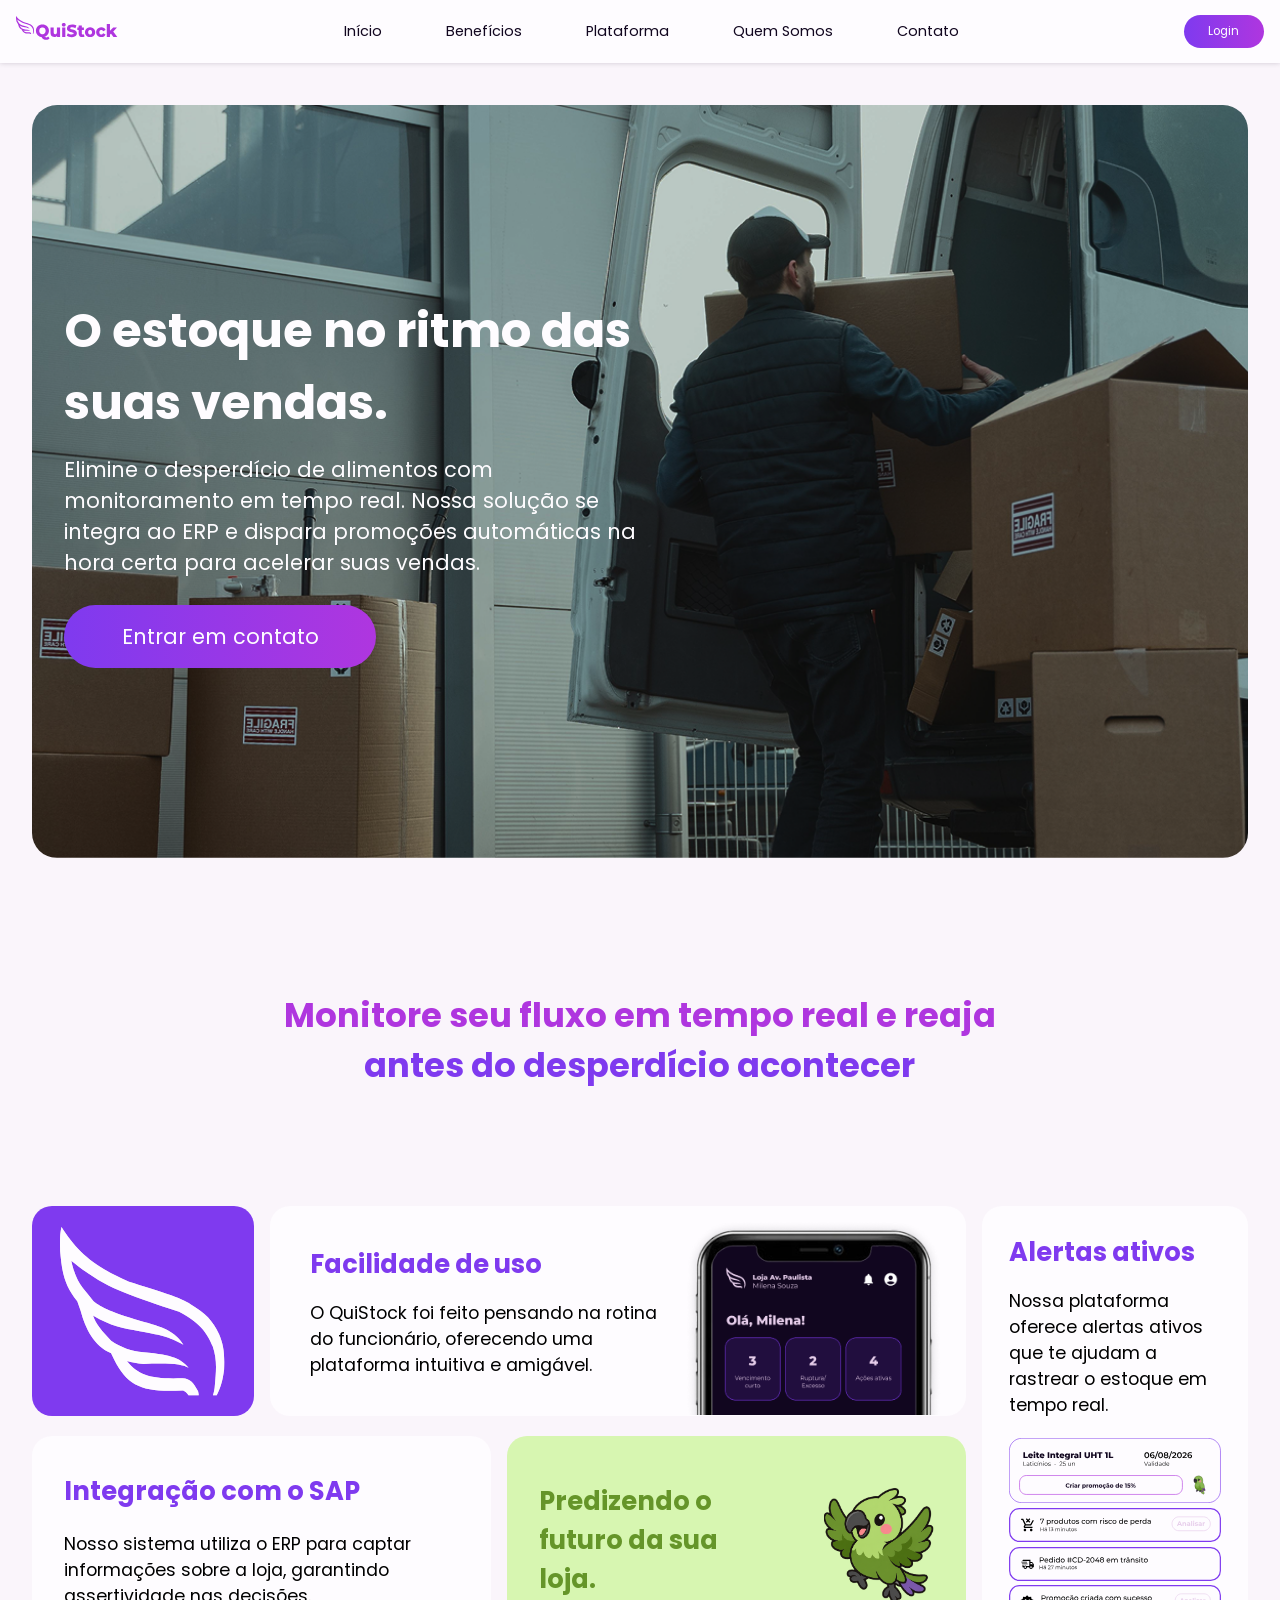
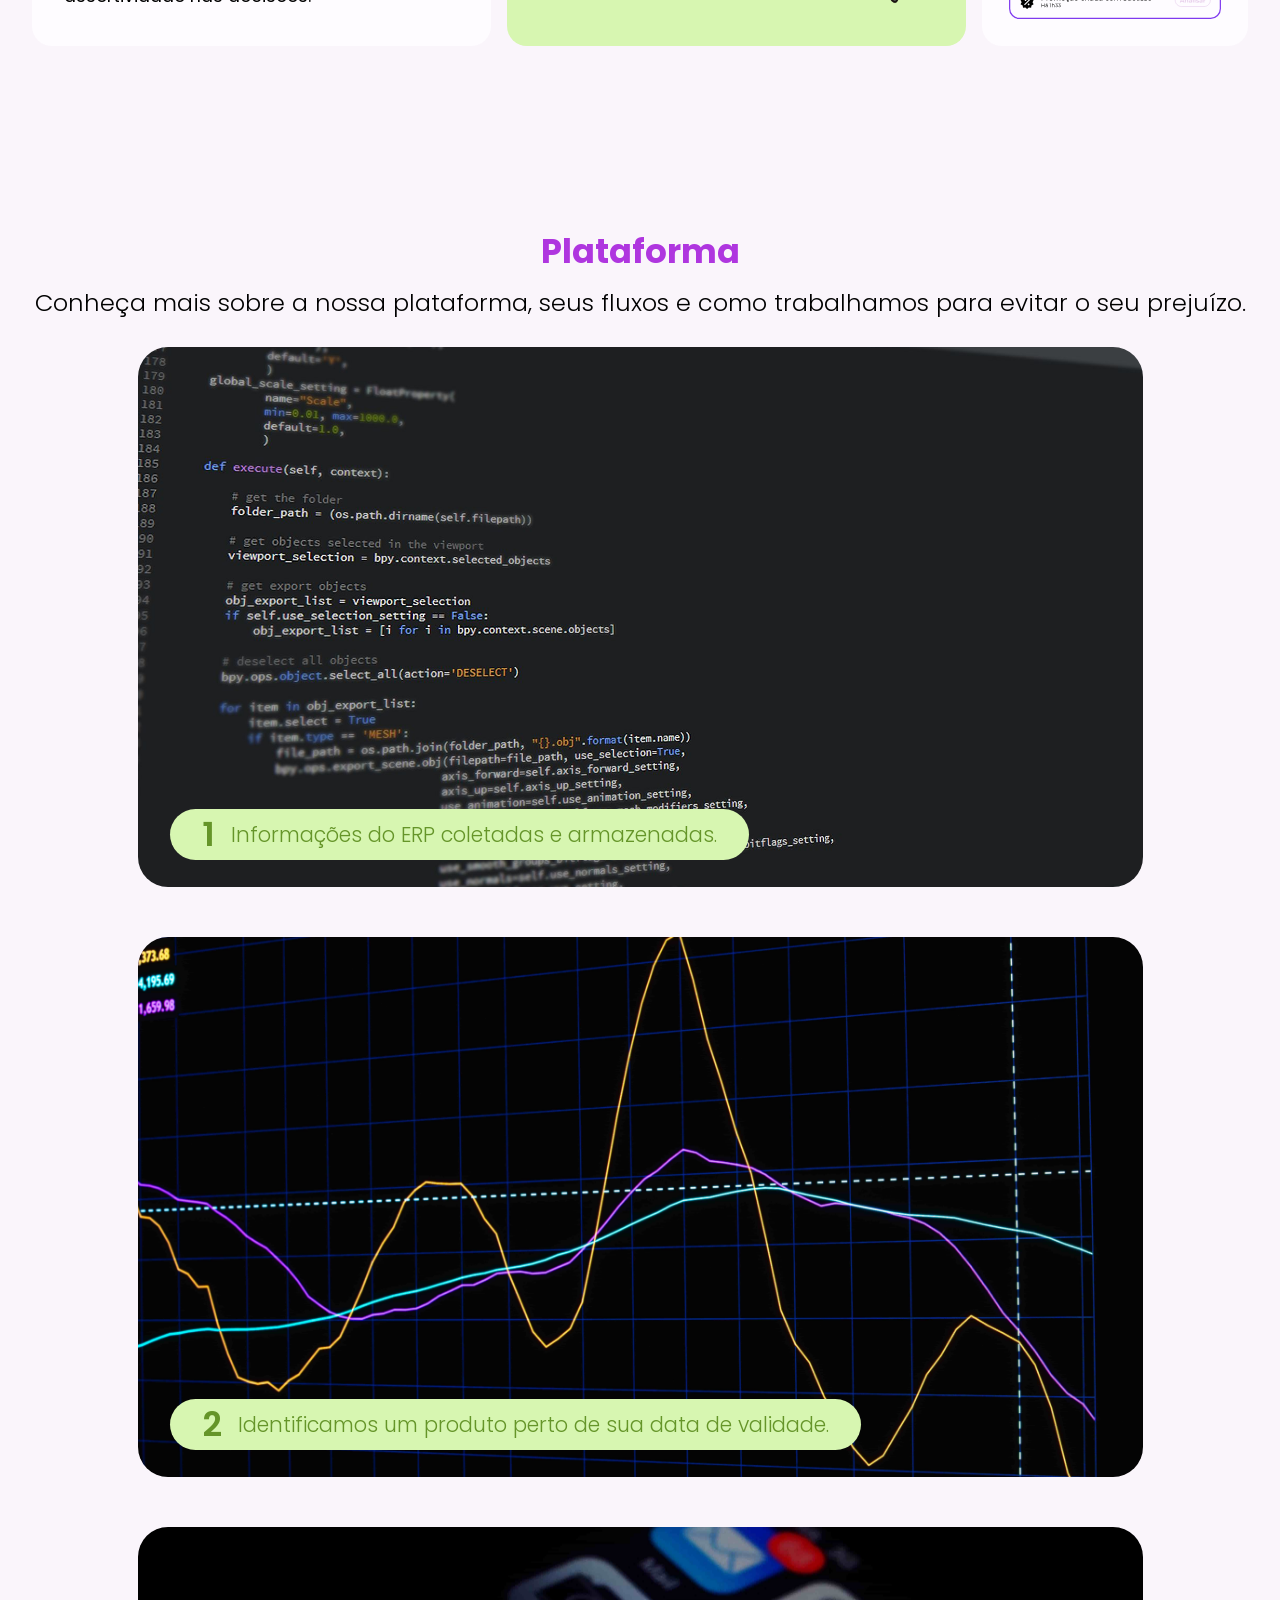
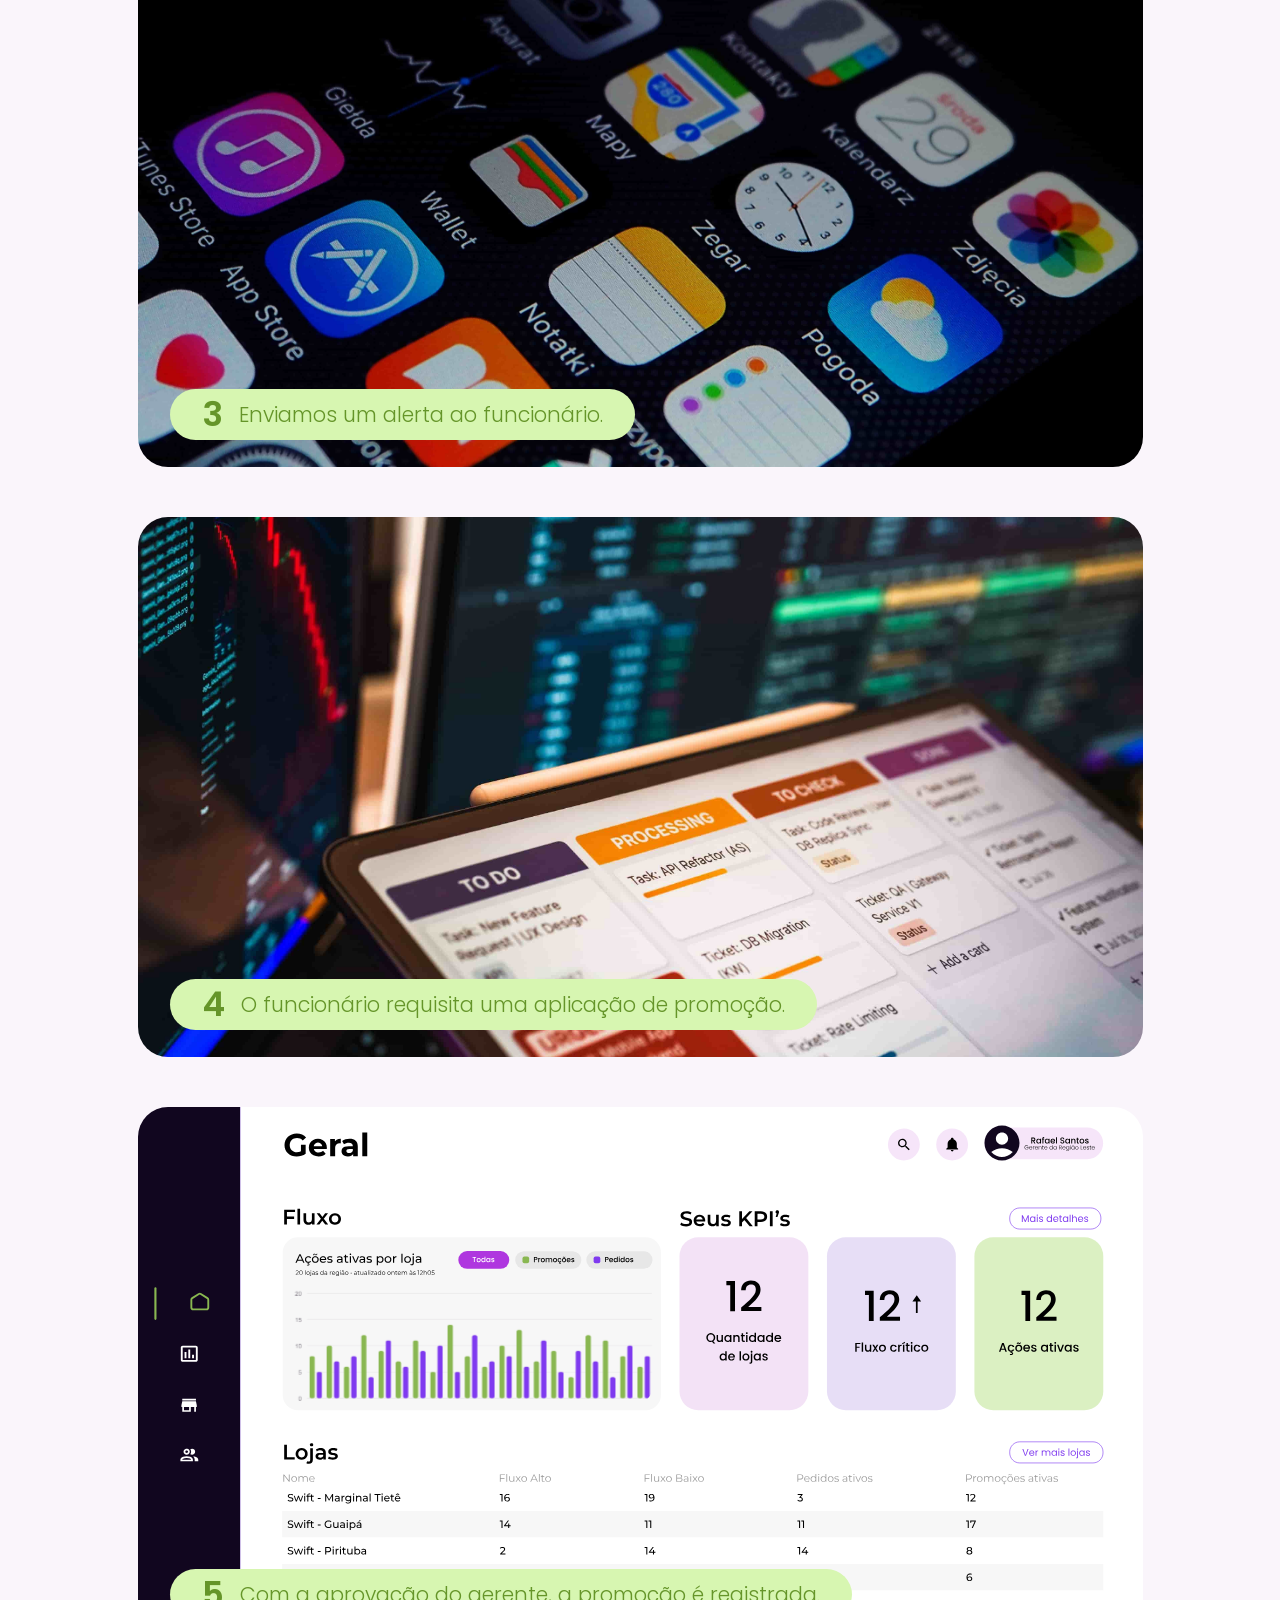
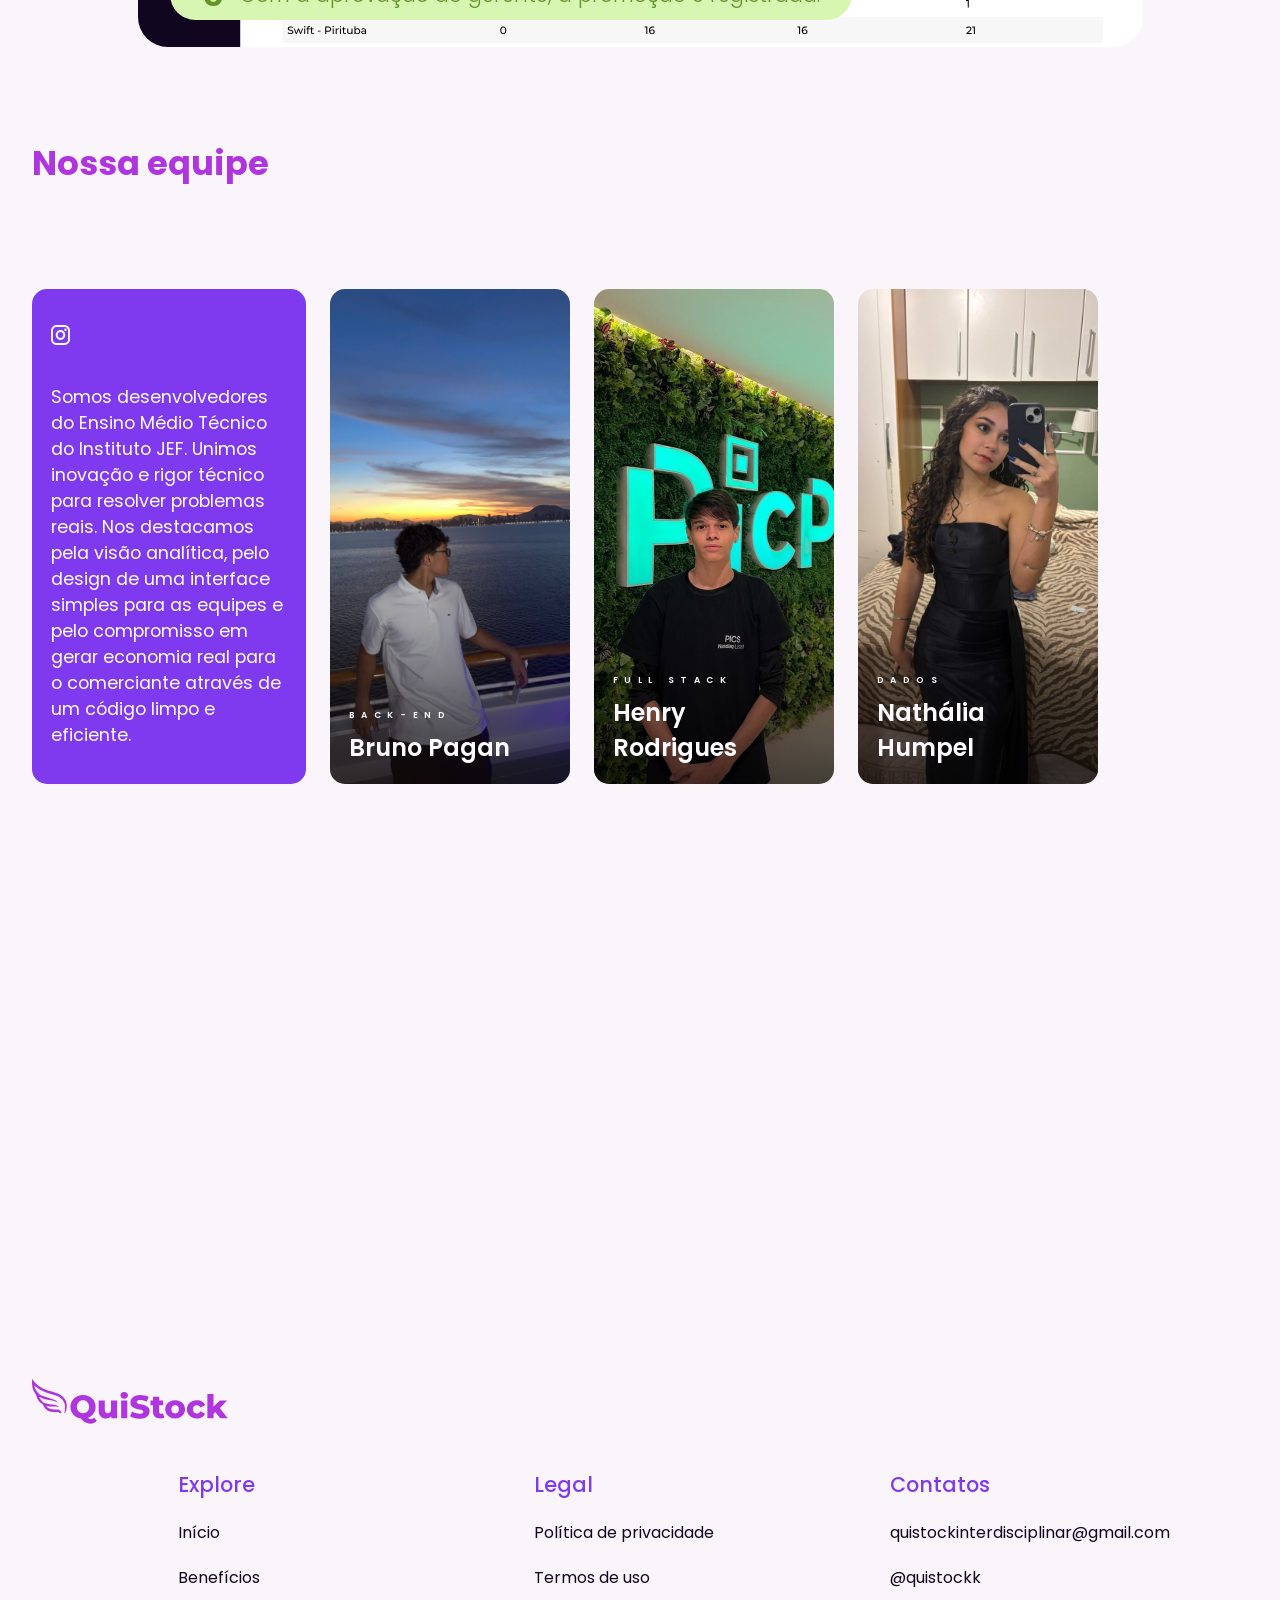
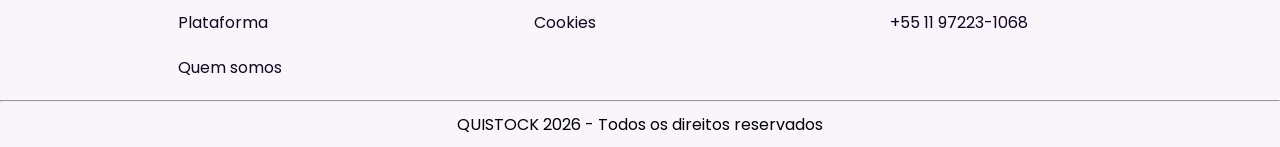
==== src/main/webapp/index.html @ f1661b59 "feat: add landing and login screens" ====
<!DOCTYPE html>
<html lang="pt-br">
<head>
    <meta charset="UTF-8">
    <meta name="viewport" content="width=device-width, initial-scale=1.0">
    <link rel="stylesheet" href="css/landing.css">
    <link rel="stylesheet" href="css/loading.css">
    <title>QuiStock</title>
    <link rel="preconnect" href="https://fonts.googleapis.com">
    <link rel="preconnect" href="https://fonts.gstatic.com" crossorigin>
    <link href="https://fonts.googleapis.com/css2?family=Instrument+Sans:ital,wght@0,400..700;1,400..700&family=Montserrat:ital,wght@0,100..900;1,100..900&family=Poppins:ital,wght@0,100;0,200;0,300;0,400;0,500;0,600;0,700;0,800;0,900;1,100;1,200;1,300;1,400;1,500;1,600;1,700;1,800;1,900&display=swap" rel="stylesheet">
    <link rel="icon" type="image/x-icon" href="landing-assets/asa-roxa.svg">
</head>
<body>
    <header>
        <a href="#hero">
            <img src="landing-assets/logo.svg" alt="logo">
        </a>
        
        <nav>
            <a href="#hero">Início</a>
            <a href="#beneficios">Benefícios</a>
            <a href="#plataforma">Plataforma</a>
            <a href="#quem-somos">Quem Somos</a>
            <a href="#contato">Contato</a>
        </nav>

        <button type="button" class="cta_button1" data-loading-navigation onclick="location.href=&quot;login.jsp&quot;">
            Login
        </button>
    </header>

    <main>

        <section id="hero">

            <div style="background-image: url(landing-assets/imagem-hero.png);">
                <h1>
                    O estoque no ritmo das suas vendas.
                </h1>

                <p>
                    Elimine o desperdício de alimentos com monitoramento em tempo real. Nossa solução se integra ao ERP e dispara promoções automáticas na hora certa para acelerar suas vendas.
                </p>

                <button data-loading-external onclick="window.location.href='mailto:quistockinterdisciplinar@gmail.com';">
                    Entrar em contato
                </button>
            </div>

        </section>

        <section id="beneficios">

            <h1>
                Monitore seu fluxo em tempo real e reaja <span>antes do desperdício acontecer</span>
            </h1>

            <div>

                <div id="box-1" class="box">
                    <img src="landing-assets/beneficios-assets/asa-logo.svg" alt="asa-logo">
                </div>

                <div id="box-2" class="box" >
                    
                    <div>
                        <h3>
                            Facilidade de uso
                        </h3>

                        <p>
                            O QuiStock foi feito pensando na rotina do funcionário, oferecendo uma plataforma intuitiva e amigável.
                        </p>
                    </div>

                    <img src="landing-assets/beneficios-assets/celular.png" alt="app">

                </div>

                <div id="box-3" class="box">

                    <div>
                        <h3>
                            Alertas ativos
                        </h3>
                        <p>
                            Nossa plataforma oferece alertas ativos que te ajudam a rastrear o estoque em tempo real.
                        </p>
                    </div>

                    <div id="notificacoes">
                        <img src="landing-assets/beneficios-assets/produto.svg" alt="produto">
                        <img src="landing-assets/beneficios-assets/notif.svg" alt="notificação">
                        <img src="landing-assets/beneficios-assets/notif-1.svg" alt="notificação">
                        <img src="landing-assets/beneficios-assets/notif-2.svg" alt="notificação">
                    </div>

                </div>

                <div id="box-4" class="box">
                    <h3>
                        Integração com o SAP
                    </h3>
                    <p>Nosso sistema utiliza o ERP para captar informações sobre a loja, garantindo assertividade nas decisões.</p>
                </div>

                <div id="box-5" class="box">
                    <h3>
                        Predizendo o futuro da sua loja.
                    </h3>
                    <img src="landing-assets/beneficios-assets/fefo.png" alt="fefo">
                </div>

            </div>

        </section>

        <section id="plataforma">

            <div>
                <h1>
                    Plataforma
                </h1>
                <h3>
                    Conheça mais sobre a nossa plataforma, seus fluxos e como trabalhamos para evitar o seu prejuízo.
                </h3>
            </div>

            <div id = "slide_plataforma">
                <div class="cards_plataforma" id = "c1">
                    <h3><span>1 </span>Informações do ERP coletadas e armazenadas.</h3>
                </div>

                <div class="cards_plataforma" id = "c2">
                    <h3><span>2 </span>Identificamos um produto perto de sua data de validade.</h3>
                </div>

                <div class="cards_plataforma" id = "c3">
                    <h3><span>3 </span>Enviamos um alerta ao funcionário.</h3>
                </div>

                <div class="cards_plataforma" id = "c4">
                    <h3><span>4 </span>O funcionário requisita uma aplicação de promoção.</h3>
                </div>

                <div class="cards_plataforma" id = "c5">
                    <h3><span>5 </span>Com a aprovação do gerente, a promoção é registrada.</h3>
                </div>

            </div>

        </section>

        <section id="quem-somos">

            <h1>
                Nossa equipe
            </h1>

            <div class="container">

                <div class="greeting-card">
                    <a href="https://www.instagram.com/quistockk/" target="_blank">
                        <img src="landing-assets/equipe-assets/instagram-branco.svg" alt="Instagram">
                    </a>

                    <p>
                        Somos desenvolvedores do Ensino Médio Técnico do Instituto JEF. Unimos inovação e rigor técnico para resolver problemas reais. Nos destacamos pela visão analítica, pelo design de uma interface simples para as equipes e pelo compromisso em gerar economia real para o comerciante através de um código limpo e eficiente.
                    </p>
                </div>

                <div class="card">

                    <p class="area">
                        BACK-END
                    </p>

                    <p class="nome">
                        Bruno Pagan
                    </p>

                </div>

                <div class="card">

                    <p class="area">
                        FULL STACK
                    </p>

                    <p class="nome">
                        Henry Rodrigues
                    </p>

                </div>

                <div class="card">

                    <p class="area">
                        DADOS
                    </p>

                    <p class="nome">
                        Nathália Humpel
                    </p>

                </div>

                <div class="card">

                    <p class="area">
                        FRONT-END
                    </p>

                    <p class="nome">
                        Pedro Morais
                    </p>

                </div>

                <div class="card">

                    <p class="area">
                        DADOS | FRONT-END
                    </p>

                    <p class="nome">
                        Hikaru Iwashita
                    </p>

                </div>

                <div class="card">

                    <p class="area">
                        DADOS | UX/UI
                    </p>

                    <p class="nome">
                        Beatriz Frisina
                    </p>

                </div>

                <div class="card">
                    <img src="" alt="">

                    <p class="area">
                        DADOS | IA
                    </p>

                    <p class="nome">
                        Enzo Christowam
                    </p>

                </div>

                <div class="card">

                    <p class="area">
                        FRONT MOBILE | UX/UI
                    </p>

                    <p class="nome">
                        Isabella Candido
                    </p>

                </div>

                <div class="card">

                    <p class="area">
                        BACK-END | INFRA
                    </p>

                    <p class="nome">
                        Lucas Kluska
                    </p>

                </div>

                <div class="card">

                    <p class="area">
                        FRONT WEB
                    </p>

                    <p class="nome">
                        Luigi Biondo
                    </p>

                </div>

                <div class="card">

                    <p class="area">
                        BACK-END
                    </p>

                    <p class="nome">
                        Rodrigo Bolgheroni
                    </p>

                </div>

            </div>

        </section>

        <section id="contato">
            <div id = "area_contato">

                <h1>Se interessou?</h1>

                <h3>Entre em contato conosco e obtenha mais informações sobre como todos os procedimentos são feitos.</h3>

                <button class = "cta_button" data-loading-external onclick="window.location.href='mailto:quistockinterdisciplinar@gmail.com';">
                    Entre em contato
                </button>
                
            </div>
        </section>

    </main>

    <footer>

        <div id = "footer_sec">

            <img src="landing-assets/logo.svg" alt="">
            
            <div id = "links">

                <nav>

                    <label>Explore</label>
                    <a href="#hero">Início</a>
                    <a href="#beneficios">Benefícios</a>
                    <a href="#plataforma">Plataforma</a>
                    <a href="#quem-somos">Quem somos</a>

                </nav>

                <nav>

                    <label>Legal</label>
                    <a href="#footer_sec">Política de privacidade</a>
                    <a href="#footer_sec">Termos de uso</a>
                    <a href="#footer_sec">Cookies</a>

                </nav>

                <nav id = "a_contatos">

                    <label>Contatos</label>

                    <a href="mailto: quistockinterdisciplinar@gmail.com">quistockinterdisciplinar@gmail.com</a>
                    <a href="https://www.instagram.com/quistockk/">@quistockk</a\>
                    <a href="#footer_sec">+55 11 97223-1068</a>
                    
                </nav>

            </div>

        </div>

        <hr>

        <p id = "quistock_footer">QUISTOCK 2026 - Todos os direitos reservados</p>
    
    </footer>

    <script src="script/script.js"></script>
    <script src="assets/js/loading.js"></script>
    <script src="script/public-loading.js"></script>
</body>
</html>
---- src/main/webapp/css/landing.css ----
:root {
    --branco: #E7CEEB;
    --violeta: #7F3AEF;
    --limao: #89B751;
    --lavana: #AF36DF;
    --petroleo: #11061F;

    /* cores variaveis */
    --limao-claro: #D7F6B1;
    --verde-escuro: #659529;
    --fundo: #FAF5FB;
    --branco2: #FEFCFF;
}

* {
    font-family: "Poppins", sans-serif;
    font-style: normal;
    text-decoration: none;
    margin: 0;
    padding: 0;
}

span{
    color: var(--violeta);
}

html {
    scroll-behavior: smooth;
}

body {
    width: 100%;
    background-color: var(--fundo);
    overflow-x: hidden;
}

header {
    display: flex;
    flex-direction: row;
    justify-content: space-between;
    align-items: center;
    padding: min(.5rem, 1%) min(1rem, 10%);
    height: 7vh;

    background-color: var(--branco2);
    box-shadow: 0 0 5px #11061F30;

    position: fixed;

    width: 100%;
    box-sizing: border-box;

    z-index: 1000;

    img {
        width: clamp(2rem, 8vw, 100rem);
        cursor: pointer;
    }

    nav {
        display: flex;
        flex-direction: row;
        gap: clamp(3rem, 5vw, 10rem);

        a {
            font-size: clamp(.5rem, .5vw + .5rem, 1rem);
            position: relative;
            color: var(--petroleo);
        }

        a::after {
            content: "";
            position: absolute;

            width: 0;
            height: 2px;
            
            left: 0;
            bottom: -2px;
            border-radius: 10px;

            background: var(--violeta);

            transition: 300ms;
        }

        a:hover {
            color: var(--violeta);
        }

        a:hover::after {
            width: 100%;
        }
    }
}

main {
    padding-top: 7vh;
}

main section {
    min-height: calc(100dvh - 7vh);
    scroll-margin-top: 7vh;
}

header button {
    position: relative;
    overflow: hidden;
    z-index: 1;
    width: 5rem;
    padding: min(.5rem, 10%);
    font-size: clamp(.2rem, .3vw + .5rem, 1rem);
    color: var(--branco2);
    background: linear-gradient(to right, var(--violeta), var(--lavana));
    border: none;
    border-radius: 25px;
    cursor: pointer;
    transition: 300ms ease-in-out;
}

header button::before {
    content: "";
    position: absolute;
    top: 0;
    left: 0;
    z-index: -1;
    width: 100%;
    height: 100%;
    background: linear-gradient(to left, var(--violeta), var(--lavana));
    border-radius: inherit;
    opacity: 0;
    transition: opacity 500ms ease-in-out;
}

header .cta_button1:hover::before {
    opacity: 1;
}

header button:hover {
    transform: scale(1.01);
}

header button:active {
    transform: scale(0.99);
}

#hero {
    padding: 0 min(2rem, 10%);
    display: flex;
    flex-direction: column;
    justify-content: center;
    height: calc(100vh - 7vh);
    height: calc(100dvh - 7vh);

    div {
        height: 90%;
        border-radius: 25px;

        display: flex;
        flex-direction: column;
        justify-content: center;
        align-items: flex-start;
        gap: 2%;

        background-repeat: no-repeat;
        background-size: cover;

        padding: 0 min(2rem, 10%);

        h1, p {
            width: 50%;
            color: var(--branco2);
        }

        h1 {
            font-size: clamp(2rem, 2.5vw + 1rem, 10rem);
            opacity: 0;
            translate: 0 70px;
            transition: 700ms;
        }

        p {
            font-size: clamp(1rem, 1vw + .5rem, 2rem);
            opacity: 0;
            translate: 0 70px;
            transition: 700ms;
            transition-delay: 200ms;
        }
        
        button{
            position: relative;
            overflow: hidden;
            z-index: 1;
            width: fit-content;
            margin-top: 1%;
            padding: min(1rem, 5%) min(4rem, 5%);
            font-size: clamp(.5rem, 1.5vw + .8rem, 1.3rem);
            color: var(--branco2);
            background: linear-gradient(to right, var(--violeta), var(--lavana));
            border: none;
            border-radius: 50px;
            cursor: pointer;
            opacity: 0;
            translate: 0 70px;
            transition: 500ms;
            transition-delay: translate 400ms opacity 400ms;
        }

        button::before {
            content: "";
            position: absolute;
            top: 0;
            left: 0;
            z-index: -1;
            width: 100%;
            height: 100%;
            background: linear-gradient(to left, var(--violeta), var(--lavana));
            border-radius: inherit;
            opacity: 0;
            transition: opacity 200ms ease-in-out;
        }

        button:hover::before {
            opacity: 1;
        }

        button:hover {
            transform: scale(1.01);
        }

        button:active {
            transform: scale(0.99);
        }

    }
}

/* animacao do scroll no hero */
#hero.show {
    opacity: 1;
    transform: 0 0;
}

#hero h1.show {
    opacity: 1;
    translate: 0 0;
}

#hero p.show {
    opacity: 1;
    translate: 0 0;
}

#hero button.show {
    opacity: 1;
    translate: 0 0;
}

/* seção de benefícios */
#beneficios {
    padding: 0 min(2rem, 10%);

    display: flex;
    flex-direction: column;
    justify-content: space-evenly;
    align-items: center;
    margin-bottom: 10vh;

    h1 {
        font-size: clamp(.75rem, 2vw + .5rem, 5rem);
        text-align: center;
        color: var(--lavana);
        margin-bottom: 1.5rem;
        width: 65%;
        text-align: center;
    }

    div {
        display: grid;
        grid-template-columns: 17rem 17rem 17rem 17rem 20vw;
        grid-template-rows: 13rem 13rem;
        grid-template-areas:
        "box-1 box-2 box-2 box-2 box-3"
        "box-4 box-4 box-5 box-5 box-3";
        gap: 5% 1%;

        .box {
            border-radius: 20px;

            opacity: 0;
            translate: 0 70px;
            transition: 700ms;

            h3 {
                color: var(--violeta);
                font-size: clamp(1rem, 1vw + .8rem, 3rem);
            }

            p {
                font-size: clamp(1rem, .75vw + .5rem, 2rem);
            }
        }

        #box-2, #box-3, #box-4 {
            background-color: var(--branco2);
        }

        #box-1 {
            background-color: var(--violeta);
            grid-area: box-1;

            display: flex;
            flex-direction: row;
            justify-content: center;
            align-items: center;

            transition-delay: 200ms;
        }

        #box-2 {
            grid-area: box-2;

            display: flex;
            flex-direction: row;
            justify-content: space-evenly;
            align-items: center;

            padding: 0 min(1rem, 5%) 0 min(2.5rem, 10%);

            transition-delay: 400ms;

            div {
                display: flex;
                flex-direction: column;
                gap: 1rem;
            }

            img {
                width: 273px;
            }
        }

        #box-3 {
            grid-area: box-3;

            display: flex;
            flex-direction: column;
            justify-content: space-between;

            padding: min(2.5rem, 10%);

            transition-delay: 600ms;

            div:nth-child(1) {
                display: flex;
                flex-direction: column;
                gap: 1rem;

                h3 {
                    text-align: start;
                }
            }

            div:nth-child(2) {
                display: flex;
                flex-direction: column;
                gap: .3rem;
                align-content: center;
                width: 80%;
            }

            div:nth-child(2) img {
                width: 125%;
            }
        }

        #box-4 {
            grid-area: box-4;

            display: flex;
            flex-direction: column;
            justify-content: center;

            padding: 0 min(2rem, 10%);

            transition-delay: 200ms;
        }

        #box-5 {
            background-color: var(--limao-claro);
            grid-area: box-5;

            display: flex;
            flex-direction: row;
            justify-content: space-evenly;
            align-items: center;
            gap: 3.5rem;

            padding: 0 min(2rem, 10%);

            transition-delay: 400ms;

            h3 {
                width: 60%;
                color: var(--verde-escuro);
            }

            img {
                width: 28%;
            }
        }
    }
}

/* animacao do scroll de beneficios */
#beneficios h1.show {
    opacity: 1;
    translate: 0 0;
}

#beneficios #box-1.show {
    opacity: 1;
    translate: 0 0;
}
#beneficios #box-2.show {
    opacity: 1;
    translate: 0 0;
}

#beneficios #box-3.show {
    opacity: 1;
    translate: 0 0;
}

#beneficios #box-4.show {
    opacity: 1;
    translate: 0 0;
}

#beneficios #box-5.show {
    opacity: 1;
    translate: 0 0;
}

/* seção da plataforma */
#plataforma{
    padding: 0 min(2rem, 10%);
    position: relative;
    display: flex;
    flex-direction: column;
    justify-content: space-evenly;
    align-items: center;
    scroll-margin-top: 10vh;

    h1{
        font-size: clamp(.75rem, 2vw + .5rem, 5rem);
        text-align: center;
        color: var(--lavana);
        margin-bottom: .5rem;
    }

    h3{
        font-weight: 300;
        font-size: 1.5rem;
        margin-bottom: 3vh;
    }
}

#slide_plataforma{
    display: flex;
    flex-direction: column;
    gap: 50px;
    width: 100%;
    align-items: center;
}

.cards_plataforma{
    position: sticky;
    top: 50px;
    width: 80%;
    height: 60vh;
    color: white;
    border-radius: 30px;
    background-color: var(--violeta);
    padding-left: 2rem;

    display: flex;
    flex-direction: column;
    justify-content: flex-end;
    align-items: start;

    will-change: transform;

    h3 {
        display: flex;
        flex-direction: row;
        align-items: center;
        gap: 1rem;
        margin-bottom: 3vh !important;
        background-color: var(--limao-claro);
        border-radius: 50px;
        padding: 0 min(2rem, 20%);
        color: var(--verde-escuro);
        font-size: clamp(.5rem, 1vw + .5rem, 2rem) !important;
    }

    span{
        font-size: clamp(1rem, .8vw + 1.5rem, 2.5rem );
        font-weight: 600;
        color: var(--verde-escuro);
    }

}

.cards_plataforma:nth-child(1) {
    top: 100px;
    background-image: url("../landing-assets/plataforma-assets/1.jpg");
    background-position: 50% 30%;
    background-repeat: no-repeat;
    background-size: cover;
    opacity: 0;
    translate: 0 70px;
    transition: opacity 300ms, translate 300ms;
}

.cards_plataforma:nth-child(1).show {
    opacity: 1;
    translate: 0 0;
}

.cards_plataforma:nth-child(2) {
    top: 150px;
    background-image: url("../landing-assets/plataforma-assets/2.jpg");
    background-position: 50% 30%;
    background-repeat: no-repeat;
    background-size: cover;
}

.cards_plataforma:nth-child(3) {
    top: 200px;
    background-image: url("../landing-assets/plataforma-assets/3.jpg");
    background-position: 50% 30%;
    background-repeat: no-repeat;
    background-size: cover;
}

.cards_plataforma:nth-child(4) {
    top: 250px;
    background-image: url("../landing-assets/plataforma-assets/4.jpg");
    background-position: 50% 25%;
    background-repeat: no-repeat;
    background-size: cover;
}

.cards_plataforma:nth-child(5) {
    top: 300px;
    background-image: url("../landing-assets/plataforma-assets/Group\ 106\ -5.svg");
    background-position: 50% 45%;
    background-repeat: no-repeat;
    background-size: cover;
}

#quem-somos {
    padding: 0 min(2rem, 10%);

    display: flex;
    flex-direction: column;
    justify-content: space-evenly;

    h1 {
        font-size: clamp(2rem, 2vw + .5rem, 5rem);
        text-align: left;
        color: var(--lavana);

        opacity: 0;
        translate: 0 70px;
        transition: 700ms;
    }

    p{
        font-size: clamp(.5rem, .5vw + 1rem, 1.1rem);
    }

    .container {
        display: flex;
        flex-direction: row;
        gap: 1.5rem;
        overflow-x: auto;
        overflow-y: hidden;
        width: 100%;
        padding: min(.5rem, 2%) 0;
    }

    .container::-webkit-scrollbar {
        width: 16px;
    }

    .container::-webkit-scrollbar-track {
        background: rgba(0, 0, 0, 0);
    }

    .container::-webkit-scrollbar-thumb {
        background: var(--limao-claro);
        border-radius: 50px;

        border: 5px solid transparent;
        background-clip: padding-box; 
        display: none;
    }

    .greeting-card, .card {
        box-sizing: border-box;
        height: 55vh;
        width: 15em;
        flex-shrink: 0;
        background-color: #d9d9d9;
        border-radius: 15px;
        padding: min(1.2rem, 5%);
    }

    .greeting-card {
        display: flex;
        flex-direction: column;
        justify-content: space-around;

        font-size: clamp(1rem, .8vw + .5rem, 3rem);

        background-color: var(--violeta);
        color: var(--branco2);

        opacity: 0;
        translate: 0 70px;
        transition: 700ms;

        img {
            width: clamp(1rem, 1.5vw, 3rem);
            transition: transform 200ms;
        }

        img:hover {
            transform: scale(1.05);
        }

        img:active {
            transform: scale(.9);
        }
    }

    .card {
        display: flex;
        flex-direction: column;
        justify-content: flex-end;
        gap: .5rem;
        position: relative;

        opacity: 0;
        translate: 0 70px;
        transition: 700ms;

        .area, .nome {
            color: var(--branco2);
            position: relative;
            z-index: 100;
        }

        .area {
            font-size: clamp(.55rem, .2vw + .2rem, 10rem);
            letter-spacing: .41rem;
            font-weight: 600;
        }

        .nome {
            font-size: clamp(1.5rem, .8vw + .75rem, 10rem);
            font-weight: 550;
        }
    }

    .card::after {
        content: "";
        position: absolute;
        top: 0;
        left: 0;
        width: 100%;
        height: 100%;
        border-radius: 15px;
        background: linear-gradient(
            to top,
            #000,
            transparent,
            transparent
        );
        opacity: .7;
        z-index: 1;
    }

    .card:nth-child(2) {
        background-image: url('../landing-assets/equipe-assets/bruno.jpeg');
        background-position: center;
        background-size: cover;
        background-repeat: no-repeat;
        transition-delay: 100ms;
    }

    .card:nth-child(3) {
        background-image: url('../landing-assets/equipe-assets/henry.jpeg');
        background-position: 20% 50%;
        background-size: 200%;
        background-repeat: no-repeat;
        transition-delay: 200ms;
    }

    .card:nth-child(4) {
        background-image: url('../landing-assets/equipe-assets/nathalia.jpeg');
        background-position: center;
        background-size: cover;
        background-repeat: no-repeat;
        transition-delay: 300ms;
    }

    .card:nth-child(5) {
        background-image: url('../landing-assets/equipe-assets/morais.jpeg');
        background-position: center;
        background-size: cover;
        background-repeat: no-repeat;
        transition-delay: 400ms;
    }

    .card:nth-child(6) {
        background-image: url('../landing-assets/equipe-assets/hikaru.jpeg');
        background-position: center;
        background-size: cover;
        background-repeat: no-repeat;
    }

    .card:nth-child(7) {
        background-image: url('../landing-assets/equipe-assets/beatriz.jpeg');
        background-position: center;
        background-size: cover;
        background-repeat: no-repeat;
    }

    .card:nth-child(8) {
        background-image: url('../landing-assets/equipe-assets/enzo-chris.jpeg');
        background-position: center;
        background-size: cover;
        background-repeat: no-repeat;
    }

    .card:nth-child(9) {
        background-image: url('../landing-assets/equipe-assets/isabella.jpeg');
        background-position: center;
        background-size: cover;
        background-repeat: no-repeat;
    }

    .card:nth-child(10) {
        background-image: url('../landing-assets/equipe-assets/kluska.jpeg');
        background-position: center;
        background-size: cover;
        background-repeat: no-repeat;
    }

    .card:nth-child(11) {
        background-image: url('../landing-assets/equipe-assets/luigi.jpeg');
        background-position: center;
        background-size: cover;
        background-repeat: no-repeat;
    }

    .card:nth-child(12) {
        background-image: url('../landing-assets/equipe-assets/rodrigo.png');
        background-position: center;
        background-size: cover;
        background-repeat: no-repeat;
    }
}

/* animação do scroll de equipe*/
#quem-somos h1.show {
    opacity: 1;
    translate: 0 0;
}

#quem-somos .greeting-card.show {
    opacity: 1;
    translate: 0 0;
}

#quem-somos .card.show {
    opacity: 1;
    translate: 0 0;
}
#contato.show{
    opacity: 1;
    translate: 0 0;
}

#contato{
    margin-bottom: 5vh;
    display: flex;
    min-height: auto;
    padding-bottom: 8vh;
    opacity: 0;
    translate: 0 70px;
    transition: 700ms;
    justify-self: center;

    #area_contato{
        display: flex;
        flex-direction: column;
        width: 95vw;
        height: 50vh;
        border-radius: 30px;
        background-color: var(--limao-claro);
        justify-content: center;
        align-items: center;
    }
    h1{
        font-size: 3rem;
        margin-bottom: 1rem;
        color: var(--verde-escuro);
    }
    h3{
        color: var(--petroleo);
        width: 50%;
        font-weight: 300;
        font-size: 1.5rem;
        text-align: center;
    }
    button{
        margin-top: 3rem;
    }
}

.cta_button {
    position: relative;
    overflow: hidden;
    z-index: 1;
    width: fit-content;
    margin-top: 1%;
    padding: min(1rem, 5%) min(4rem, 5%);
    font-size: clamp(.5rem, 1.5vw + .8rem, 1.3rem);
    color: var(--branco2);
    background: linear-gradient(to right, var(--violeta), var(--lavana));
    border: none;
    border-radius: 50px;
    cursor: pointer;
    transition: 300ms ease-in-out;
}

.cta_button::before {
    content: "";
    position: absolute;
    top: 0;
    left: 0;
    z-index: -1;
    width: 100%;
    height: 100%;
    background: linear-gradient(to left, var(--violeta), var(--lavana));
    border-radius: inherit;
    opacity: 0;
    transition: opacity 200ms ease-in-out;
}

.cta_button:hover::before {
    opacity: 1;
}

.cta_button:hover {
    transform: scale(1.01);
}

.cta_button:active {
    transform: scale(0.99);
}

footer{

    #footer_sec{
        display: flex;
        align-items: start;
        justify-content: center;
        flex-direction: column;
        padding: 0 min(2rem, 10%);
        padding-bottom: 20px;
    }

    #footer_sec img{
        margin-bottom: 5vh;
    }

    a{
        text-decoration: none;
        color: var(--petroleo);
    }

    a:hover{
        text-decoration: underline;
    }

    label{
        color: var(--violeta);
        font-size: clamp(1rem, 1vw + .5rem, 1.8rem);;
        font-weight: 500;
    }

    #links{
        display: grid;
        box-sizing: content-box;
        padding: 0;
        padding-left: 12%;
        grid-template-columns: repeat(3, 20vw);
        gap: 100px;
        justify-content: center;
    }

    nav{
        display: flex;
        flex-direction: column;
        gap: 20px;
        align-items: start;
    }

    p{
        margin-top:10px;
        margin-bottom: 10px;
    };
}

#quistock_footer{
    display: flex;
    justify-content: center;
}
/*
::-webkit-scrollbar {
    width: 16px;
}

::-webkit-scrollbar-track {
    background: #00000000;
}

::-webkit-scrollbar-thumb {
 +
   background: var(--pink);
    border-radius: 50px;

    border: 5px solid transparent;
    background-clip: padding-box; 
}

::-webkit-scrollbar-thumb:hover {
    background: #e65889;
    
    border: 5px solid transparent;
    background-clip: padding-box; 
}

::-webkit-scrollbar-thumb:active {
    background: var(--pink);
    
    border: 5px solid transparent;
    background-clip: padding-box; 
}
*/

/* responsividade */
@media (max-width: 7680px) {
    #hero div {
        background-position: 50% 60%;
    }

    #beneficios div {
        grid-template-columns: 1fr 1fr 1fr 1fr 1.2fr;
        grid-template-rows: minmax(13rem, auto) minmax(13rem, auto);
        gap: 1.25rem 1rem;
    }

    #contato {
        padding: 0 min(2rem, 10%);
    }
}

@media (max-width: 992px) {
    header {
        padding: 0.5rem 1.5rem;
    }

    header img {
        width: 12vw;
    }

    header nav {
        gap: clamp(1rem, 3vw, 2.5rem);
    }

    header nav a {
        font-size: clamp(.2rem, 1vw + .75rem, 1.2rem);
    }

    #hero div {
        background-size: cover;
        background-position: center;
        padding: 4rem 3rem;
        justify-content: flex-end;
        height: 80vh;
    }

    #hero h1 {
        font-size: clamp(1.6rem, 6vw, 10rem) !important;
    }

    #hero p {
        font-size: clamp(1.6rem, 1vw + .5rem, 2.4rem) !important;
    }

    #hero div h1,
    #hero div p {
        width: 75%;
    }

    #hero button {
        font-size: clamp(1.6rem, 2vw + .5rem, 2.4rem);
    }

    #beneficios h1 {
        width: 80%;
        align-self: center;
        font-size: clamp(2rem, 2vw + 1rem, 5rem);
    }

    #beneficios div {
        grid-template-columns: 1fr 1fr;
        grid-template-areas:
            "box-1 box-2"
            "box-4 box-5"
            "box-3 box-3";
        gap: 1.25rem;
    }

    .box {
        padding: .2rem 0;
    }

    #beneficios div #box-2 img {
        width: 35%;
        max-width: 180px;
    }

    #beneficios div #box-1 img {
        width: 35%;
        max-width: 120px;
    }

    #beneficios div #box-3 {
        flex-direction: row;
        align-items: center;
        justify-content: space-between;
        padding: 1.5rem 2rem;
    }

    #beneficios div #box-3 div {
        align-items: flex-start;
        text-align: left;
        width: 60%;
    }

    #beneficios div #box-3 img {
        width: 30%;
        max-width: 160px;
    }

    #plataforma {
        gap: 5vh;
    }

    #plataforma h1 {
        font-size: clamp(1rem, 3vw + 1rem, 5rem);
    }

    #plataforma > div:first-child > h3 {
        margin-bottom: .5rem !important;
        text-align: center;
    }

    #quem-somos {
        min-height: calc(100dvh - 85px);
        display: flex;
        flex-direction: column;
        justify-content: space-evenly;
    }

    #quem-somos .container {
        height: 70vh !important;
        box-sizing: border-box;
    }

    .greeting-card, .card {
        box-sizing: border-box !important;
        width: 18rem !important;
        min-width: 18rem !important;
        max-width: 18rem !important;
        height: 95% !important;
        flex-shrink: 0 !important;
        padding: 1.5rem !important;
    }

    .greeting-card {
        display: flex;
        flex-direction: column;
        justify-content: space-between !important;
    }

    .greeting-card a {
        display: inline-flex;
        width: fit-content;
        flex-shrink: 0;
    }

    .greeting-card img {
        width: 2rem !important;
        height: 2rem !important;
        margin: 0 !important;
    }

    .greeting-card p {
        font-size: 1.05rem !important;
        line-height: 1.55 !important;
        margin: 0 !important;
    }

    #contato #area_contato {
        width: 100%;
        box-sizing: border-box;
    }

    #contato h3 {
        width: 75%;
    }

    footer #links {
        padding-left: 0;
        gap: 40px;
        grid-template-columns: repeat(3, 1fr);
        width: 100%;
        box-sizing: border-box;
    }

    #plataforma .cards_plataforma {
        width: 85%;
    }

    img {
        max-width: 100%;
        height: auto;
    }
}

@media (max-width: 768px) {
    header {
        height: auto;
        min-height: 7vh;
        padding: 0.6rem 1rem;
        flex-wrap: wrap;
        gap: 0.5rem;
    }

    header img {
        width: clamp(70px, 18vw, 110px);
    }

    header nav {
        order: 3;
        width: 100%;
        justify-content: space-between;
        gap: 0.5rem;
        overflow-x: auto;
        -webkit-overflow-scrolling: touch;
        padding: 0.3rem 0;
    }

    header nav a {
        font-size: 0.8rem;
        white-space: nowrap;
    }

    header .cta_button1 {
        width: auto;
        padding: 0.4rem 1rem;
        font-size: 0.8rem;
    }

    main {
        padding-top: 85px;
    }

    main section {
        scroll-margin-top: 85px;
    }

    #hero {
        height: calc(100vh - 85px);
        height: calc(100dvh - 85px);
        padding: 1rem;
        display: flex;
        flex-direction: column;
        justify-content: center;
        align-items: center;
        box-sizing: border-box;
    }

    #hero div {
        width: 100%;
        height: 100%;
        border-radius: 25px;
        padding: 2rem clamp(1.25rem, 4vw, 2rem);
        gap: 1.2rem;
        background-size: cover;
        background-position: center;
        background-repeat: no-repeat;
        display: flex;
        flex-direction: column;
        justify-content: center;
        align-items: flex-start;
        box-sizing: border-box;
    }

    #hero div h1,
    #hero div p {
        width: 100%;
    }

    #hero div h1 {
        font-size: clamp(1.6rem, 5.5vw, 2.4rem);
    }

    #hero div p {
        font-size: clamp(0.9rem, 2.5vw, 1.05rem);
        line-height: 1.5;
    }

    #hero div button {
        font-size: 0.95rem;
        padding: 0.75rem 1.8rem;
    }

    #beneficios {
        padding: 0 1rem;
        margin-bottom: 6vh;
    }

    #beneficios h1 {
        font-size: clamp(1.2rem, 4.5vw, 1.8rem);
        margin-bottom: 1.5rem;
    }

    #beneficios div {
        display: flex;
        flex-direction: column;
        gap: 1rem;
    }

    #beneficios div .box {
        padding: 1.5rem !important;
    }

    #beneficios div #box-1 {
        min-height: 120px;
    }

    #beneficios div #box-1 img {
        max-width: 140px;
    }

    #beneficios div #box-2 {
        flex-direction: column;
        text-align: center;
        gap: 1rem;
    }

    #beneficios div #box-2 img {
        width: 180px;
        max-width: 65%;
    }

    #beneficios div #box-3 {
        flex-direction: column;
        text-align: center;
        gap: 1rem;
    }

    #beneficios div #box-3 div {
        align-items: center;
        text-align: center;
        width: 100%;
    }

    #beneficios div #box-3 img {
        width: 180px;
        max-width: 65%;
    }

    #beneficios div #box-4 {
        text-align: center;
    }

    #beneficios div #box-5 {
        flex-direction: row;
        justify-content: space-between;
        align-items: center;
        gap: 1rem;
    }

    #beneficios div #box-5 h3 {
        width: 70%;
        font-size: 1.1rem;
    }

    #beneficios div #box-5 img {
        width: 25%;
        max-width: 75px;
    }

    #plataforma {
        padding: 0 1rem;
    }

    #plataforma h1 {
        font-size: clamp(1.8rem, 5vw, 2.5rem);
    }

    #plataforma > div:first-child > h3 {
        font-size: 1.1rem;
        margin-bottom: 6vh;
        text-align: center;
    }

    .cards_plataforma {
        width: 88%;
        border-radius: 20px;
        padding-left: 1.25rem;
        padding-right: 1.25rem;
        box-sizing: border-box;
    }

    .cards_plataforma h3 {
        padding: 0.5rem 1.25rem;
        font-size: clamp(0.95rem, 3.5vw, 1.25rem);
        margin-bottom: 3vh !important;
        max-width: 100%;
        box-sizing: border-box;
    }

    .cards_plataforma span {
        font-size: 1.6rem;
    }

    #quem-somos {
        padding: 0 1rem;
        min-height: calc(100dvh - 85px);
        display: flex;
        flex-direction: column;
        justify-content: space-evenly;
        margin-bottom: 4vh;
    }

    #quem-somos h1 {
        font-size: clamp(1.8rem, 5vw, 2.5rem);
    }

    #quem-somos .container {
        height: 70vh !important;
        padding: 0.5rem 0 1rem;
        -webkit-overflow-scrolling: touch;
        box-sizing: border-box;
    }

    #quem-somos .greeting-card,
    #quem-somos .card {
        box-sizing: border-box !important;
        width: 18rem !important;
        min-width: 18rem !important;
        max-width: 18rem !important;
        height: 95% !important;
        flex-shrink: 0 !important;
        padding: 1.5rem !important;
    }

    #quem-somos .greeting-card {
        display: flex;
        flex-direction: column;
        justify-content: space-between !important;
    }

    #quem-somos .greeting-card a {
        display: inline-flex;
        width: fit-content;
        flex-shrink: 0;
    }

    #quem-somos .greeting-card img {
        width: 2rem !important;
        height: 2rem !important;
        margin: 0 !important;
    }

    #quem-somos .greeting-card p {
        font-size: 1.05rem !important;
        line-height: 1.55 !important;
        margin: 0 !important;
    }

    #quem-somos .card img:not([src]),
    #quem-somos .card img[src=""] {
        display: none;
    }

    #contato {
        padding: 0 1rem 6vh;
    }

    #contato #area_contato {
        width: 100%;
        height: auto;
        min-height: 320px;
        padding: 2.5rem 1.25rem;
        box-sizing: border-box;
    }

    #contato h1 {
        font-size: clamp(1.8rem, 5vw, 2.4rem);
    }

    #contato h3 {
        width: 95%;
        font-size: 1.05rem;
    }

    #contato button {
        margin-top: 2rem;
    }

    footer #footer_sec {
        padding: 0 1rem 20px;
    }

    footer #footer_sec img {
        max-width: 120px;
    }

    footer #links {
        display: flex;
        flex-direction: column;
        gap: 25px;
        padding-left: 0;
    }

    footer a {
        word-break: break-word;
        overflow-wrap: anywhere;
    }

    #quistock_footer {
        padding: 1rem;
        font-size: 0.85rem;
    }
}

@media (max-width: 480px) {
    header button {
        font-size: .6rem !important;
    }

    header nav a {
        font-size: .7rem;
    }

    #hero {
        padding: 0.75rem 0.75rem 2.5rem;
    }

    #hero div {
        height: 85vh;
        min-height: 400px;
        padding: 1.8rem 1.5rem;

        background-position: 60% 50%;

        justify-content: flex-end;
    }

    #hero div p {
        font-size: clamp(.5rem, 1vw + .75rem, 2rem) !important;
    }

    #hero div h1 {
        font-size: clamp(1rem, 3vw + 1rem, 3rem) !important;
    }

    #beneficios h1 {
        font-size: clamp(1rem, 1vw + 1rem, 2rem);
    }

    #beneficios div #box-5 {
        flex-direction: column;
        text-align: center;
    }

    #beneficios div #box-5 img {
        width: 65px;
    }

    #beneficios div #box-5 h3 {
        width: 100%;
    }

    #plataforma > div:first-child > h3 {
        margin-bottom: .5rem;
    }

    .cards_plataforma {
        width: 90%;
        padding-left: 1rem;
        padding-right: 1rem;
    }

    .cards_plataforma h3 {
        padding: 0.4rem 1rem;
        font-size: 0.95rem;
        margin-bottom: 2vh !important;
    }

    .cards_plataforma span {
        font-size: 1.35rem;
    }

    #quem-somos .container {
        height: 75vh !important;
        box-sizing: border-box;
    }

    .greeting-card, .card {
        box-sizing: border-box !important;
        width: 18rem !important;
        min-width: 18rem !important;
        max-width: 18rem !important;
        height: 95% !important;
        flex-shrink: 0 !important;
        padding: 1.5rem !important;
    }

    .greeting-card {
        display: flex;
        flex-direction: column;
        justify-content: space-between !important;
    }

    .greeting-card a {
        display: inline-flex;
        width: fit-content;
        flex-shrink: 0;
    }

    .greeting-card img {
        width: 2rem !important;
        height: 2rem !important;
        margin: 0 !important;
    }

    .greeting-card p {
        font-size: 1rem !important;
        line-height: 1.5 !important;
        margin: 0 !important;
    }

    #contato button {
        font-size: 1rem;
    }

    footer {
        height: calc(100dvh - 90px);
    }
}
---- src/main/webapp/css/loading.css ----
.loading {
    position: fixed;
    inset: 0;
    z-index: 9999;
    display: flex;
    align-items: center;
    justify-content: center;
    background-color: rgba(241, 223, 246, 0.82);
}

.loading.hidden {
    display: none;
}

.chaotic-orbit {
    --uib-size: 25px;
    --uib-speed: 1.5s;
    position: relative;
    display: flex;
    align-items: center;
    justify-content: center;
    height: var(--uib-size);
    width: var(--uib-size);
    animation: rotate936 calc(var(--uib-speed) * 1.667) infinite linear;
}

.chaotic-orbit::before,
.chaotic-orbit::after {
    content: '';
    position: absolute;
    height: 60%;
    width: 60%;
    border-radius: 50%;
    background-color: #AF36DF;
    will-change: transform;
    flex-shrink: 0;
}

.chaotic-orbit::before {
    animation: orbit var(--uib-speed) linear infinite;
}

.chaotic-orbit::after {
    background-color: #89B751;
    animation: orbit var(--uib-speed) linear calc(var(--uib-speed) / -2) infinite;
}

@keyframes rotate936 {
    0% { transform: rotate(0deg); }
    100% { transform: rotate(360deg); }
}

@keyframes orbit {
    0% { transform: translate(calc(var(--uib-size) * 0.5)) scale(0.73684); opacity: 0.65; }
    5% { transform: translate(calc(var(--uib-size) * 0.4)) scale(0.684208); opacity: 0.58; }
    10% { transform: translate(calc(var(--uib-size) * 0.3)) scale(0.631576); opacity: 0.51; }
    15% { transform: translate(calc(var(--uib-size) * 0.2)) scale(0.578944); opacity: 0.44; }
    20% { transform: translate(calc(var(--uib-size) * 0.1)) scale(0.526312); opacity: 0.37; }
    25% { transform: translate(0%) scale(0.47368); opacity: 0.3; }
    30% { transform: translate(calc(var(--uib-size) * -0.1)) scale(0.526312); opacity: 0.37; }
    35% { transform: translate(calc(var(--uib-size) * -0.2)) scale(0.578944); opacity: 0.44; }
    40% { transform: translate(calc(var(--uib-size) * -0.3)) scale(0.631576); opacity: 0.51; }
    45% { transform: translate(calc(var(--uib-size) * -0.4)) scale(0.684208); opacity: 0.58; }
    50% { transform: translate(calc(var(--uib-size) * -0.5)) scale(0.73684); opacity: 0.65; }
    55% { transform: translate(calc(var(--uib-size) * -0.4)) scale(0.789472); opacity: 0.72; }
    60% { transform: translate(calc(var(--uib-size) * -0.3)) scale(0.842104); opacity: 0.79; }
    65% { transform: translate(calc(var(--uib-size) * -0.2)) scale(0.894736); opacity: 0.86; }
    70% { transform: translate(calc(var(--uib-size) * -0.1)) scale(0.947368); opacity: 0.93; }
    75% { transform: translate(0%) scale(1); opacity: 1; }
    80% { transform: translate(calc(var(--uib-size) * 0.1)) scale(0.947368); opacity: 0.93; }
    85% { transform: translate(calc(var(--uib-size) * 0.2)) scale(0.894736); opacity: 0.86; }
    90% { transform: translate(calc(var(--uib-size) * 0.3)) scale(0.842104); opacity: 0.79; }
    95% { transform: translate(calc(var(--uib-size) * 0.4)) scale(0.789472); opacity: 0.72; }
    100% { transform: translate(calc(var(--uib-size) * 0.5)) scale(0.73684); opacity: 0.65; }
}
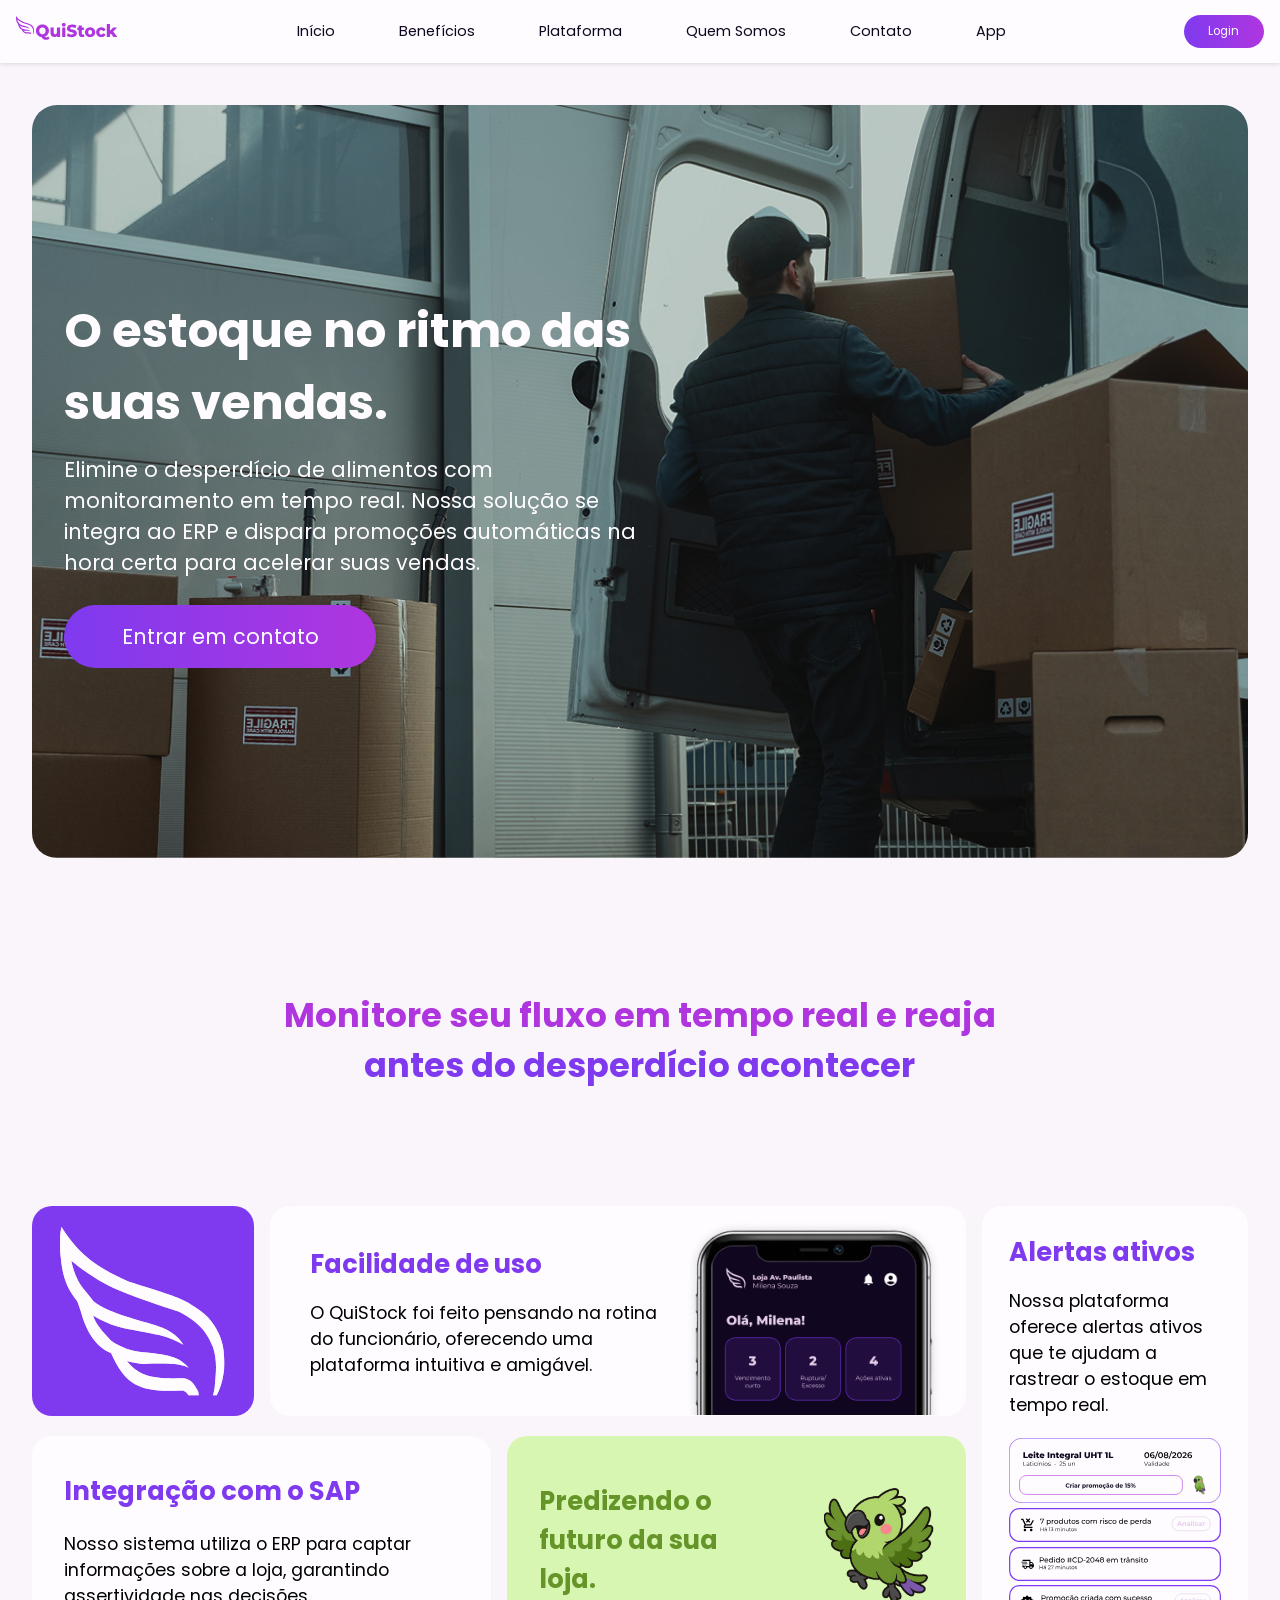
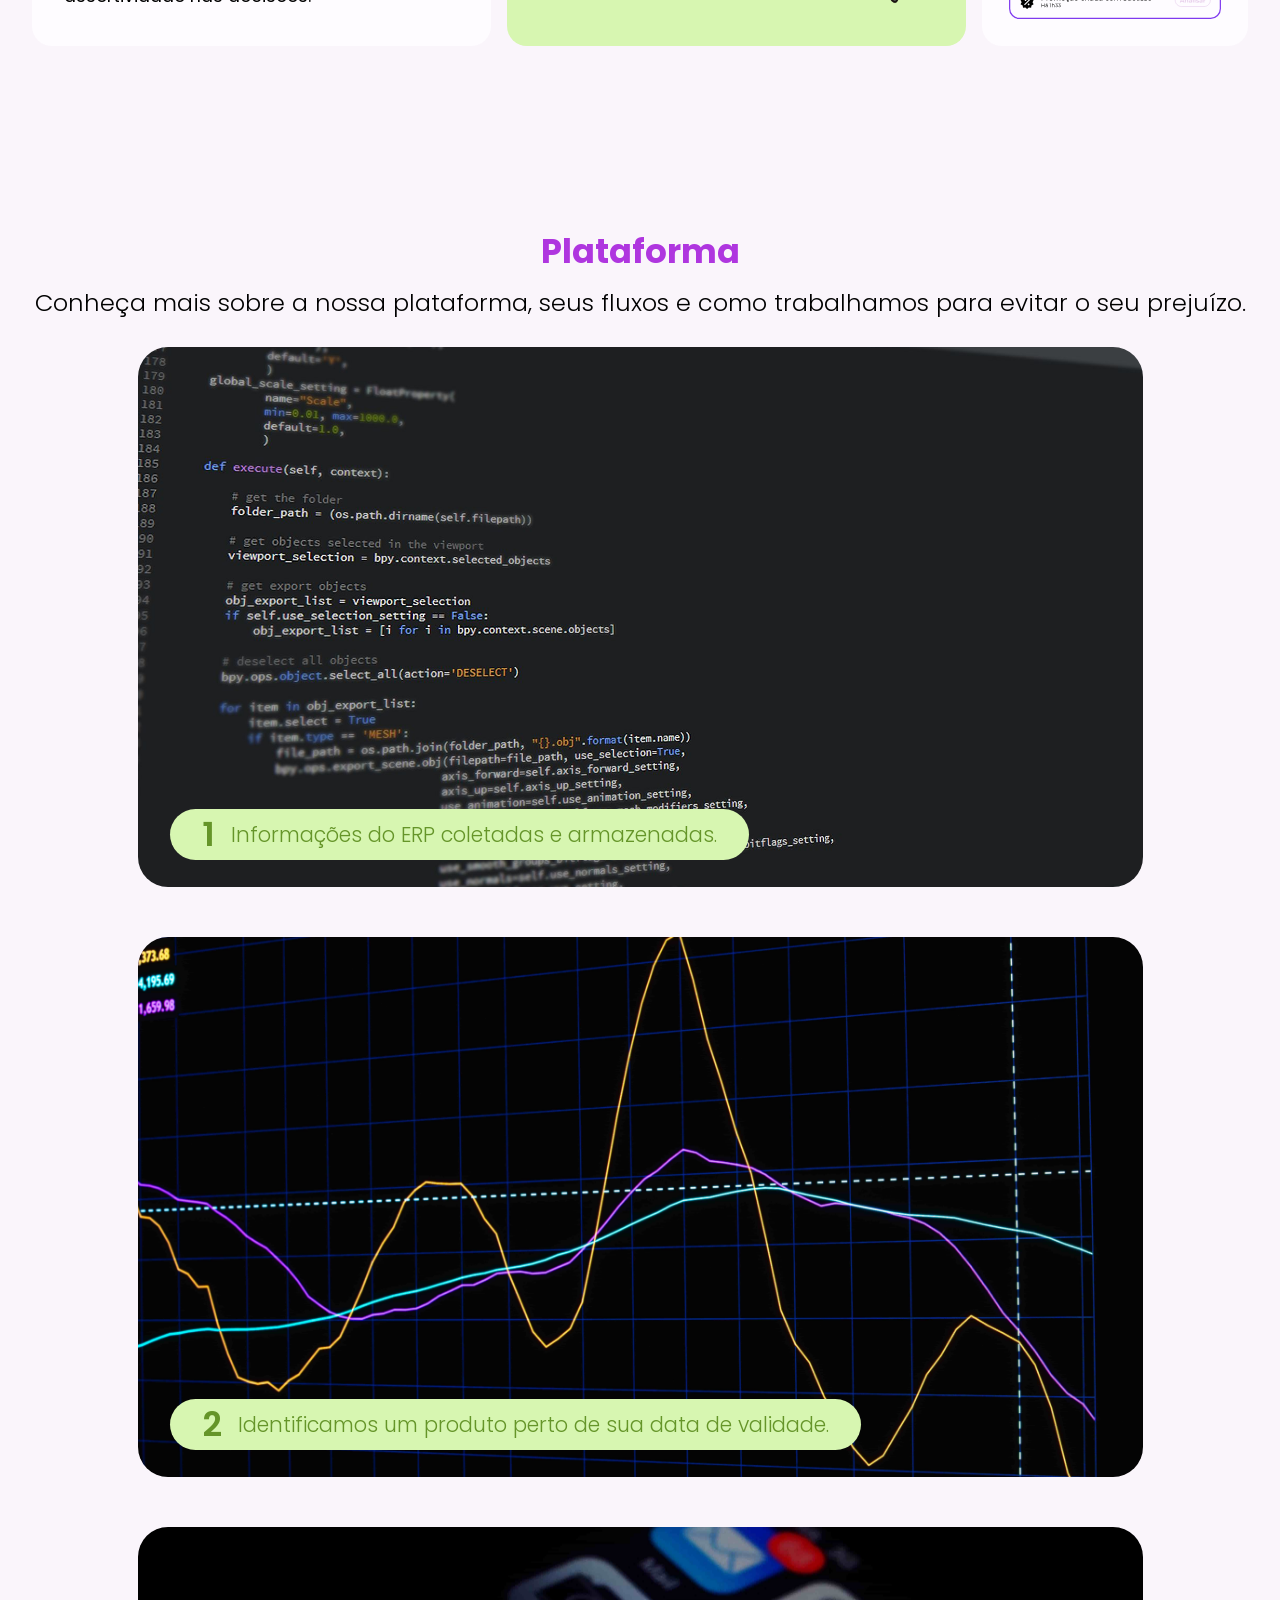
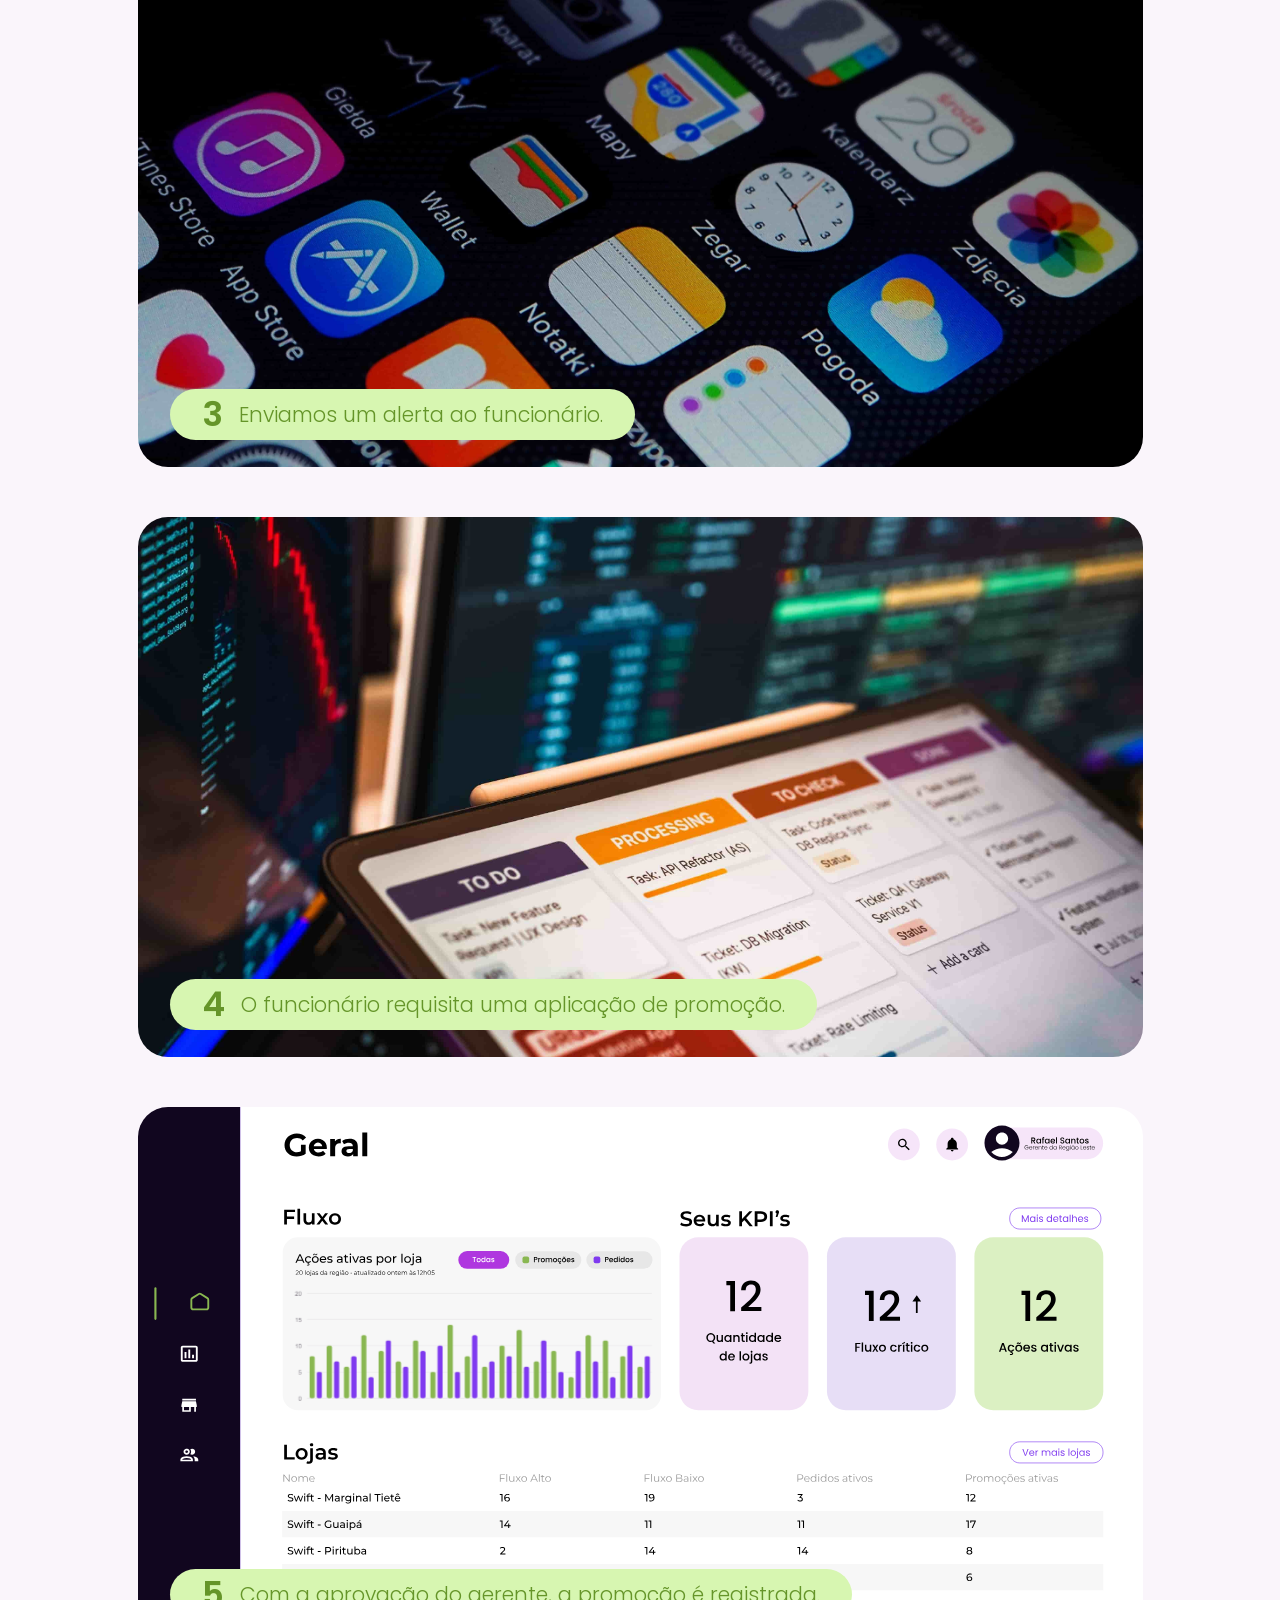
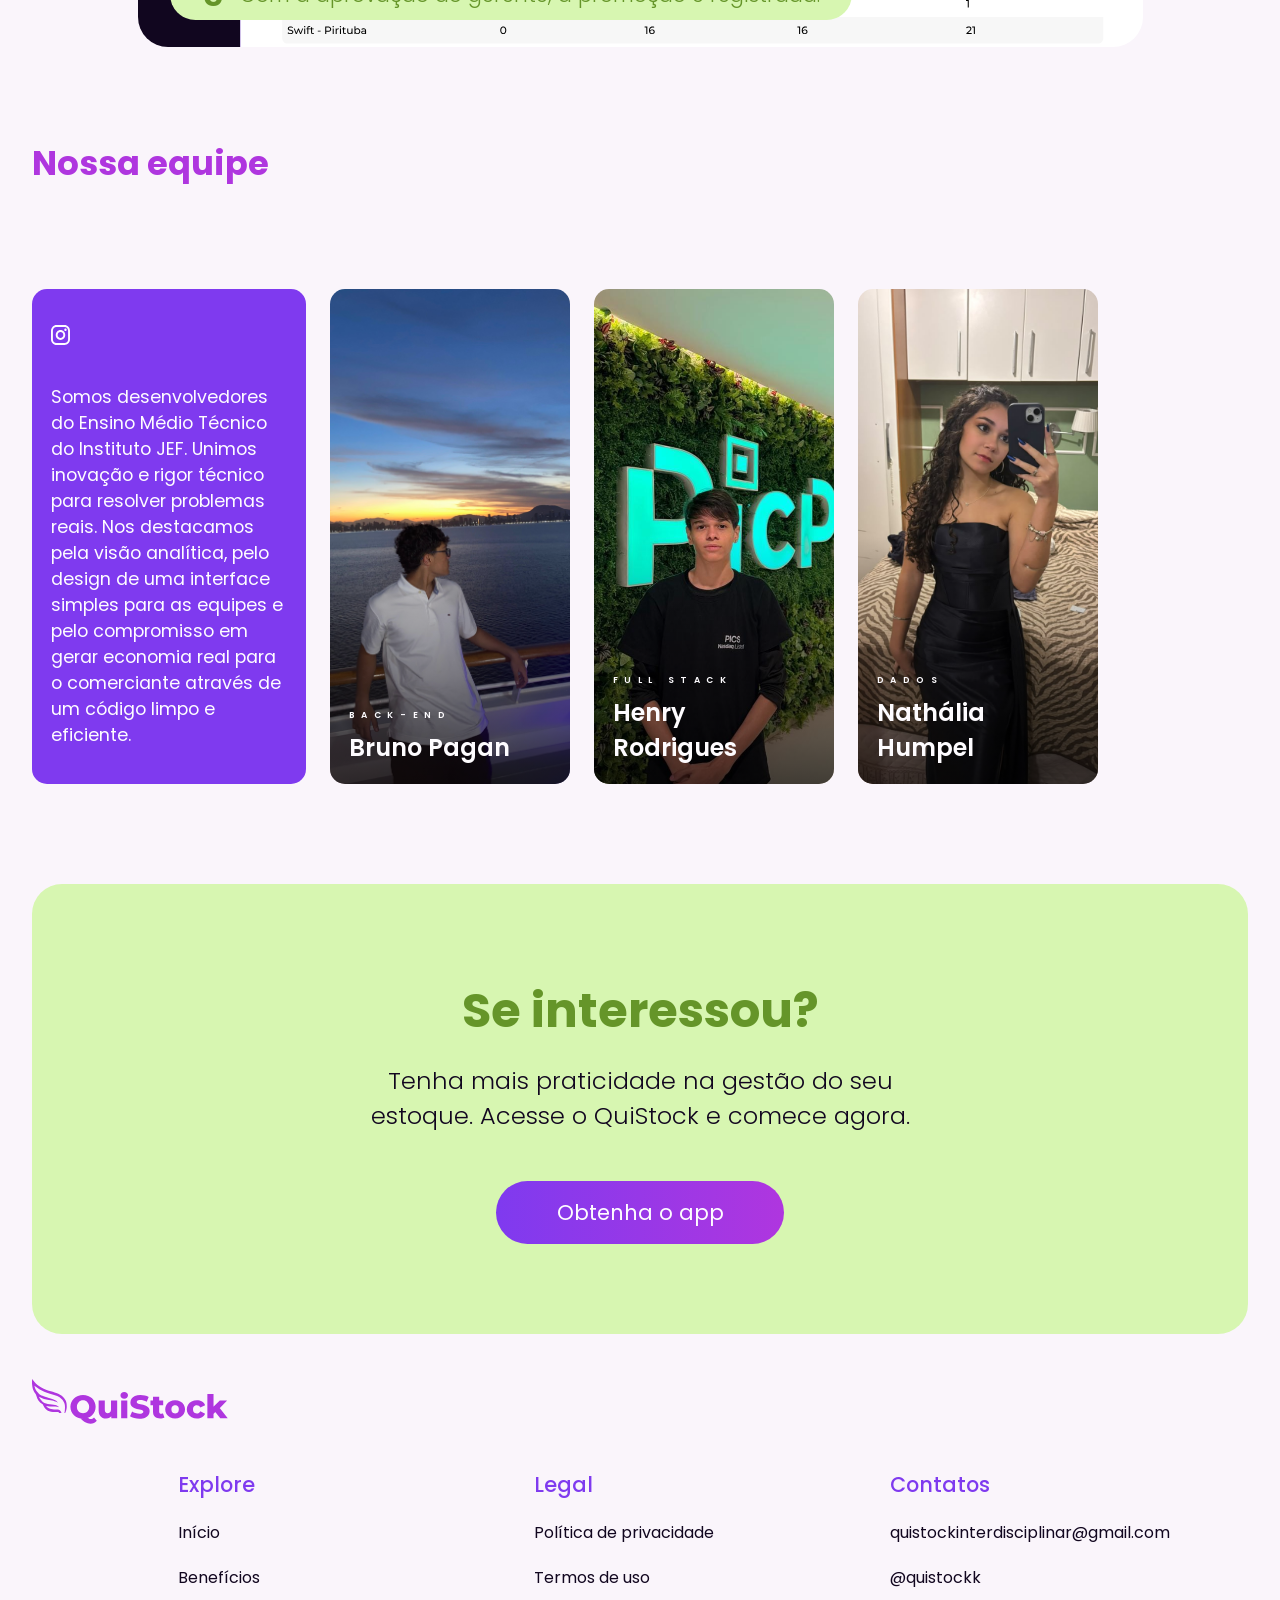
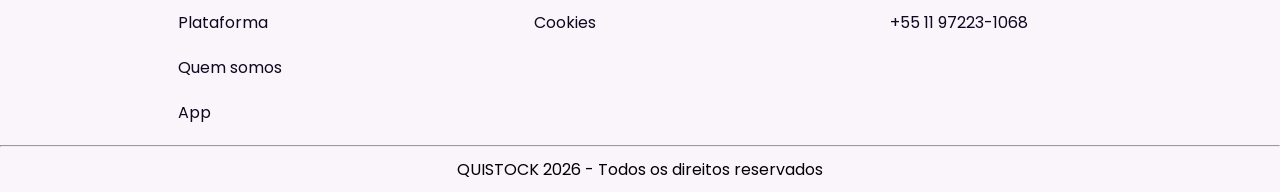
==== commit bbd61e96: "refactor: Sale and Order creates feat: Second Year Website in the header, footer and button from lan" ====
--- a/src/main/webapp/index.html
+++ b/src/main/webapp/index.html
@@ -23,6 +23,7 @@
             <a href="#plataforma">Plataforma</a>
             <a href="#quem-somos">Quem Somos</a>
             <a href="#contato">Contato</a>
+            <a href="#contato">App</a>
         </nav>
 
         <button type="button" class="cta_button1" data-loading-navigation onclick="location.href=&quot;login.jsp&quot;">
@@ -312,10 +313,10 @@
 
                 <h1>Se interessou?</h1>
 
-                <h3>Entre em contato conosco e obtenha mais informações sobre como todos os procedimentos são feitos.</h3>
-
-                <button class = "cta_button" data-loading-external onclick="window.location.href='mailto:quistockinterdisciplinar@gmail.com';">
-                    Entre em contato
+                <h3>Tenha mais praticidade na gestão do seu estoque. Acesse o QuiStock e comece agora.</h3>
+
+                <button class = "cta_button" data-loading-external onclick="window.location.href='https://quistock.onrender.com/login';">
+                    Obtenha o app
                 </button>
                 
             </div>
@@ -338,6 +339,7 @@
                     <a href="#beneficios">Benefícios</a>
                     <a href="#plataforma">Plataforma</a>
                     <a href="#quem-somos">Quem somos</a>
+                    <a href="https://quistock.onrender.com/login">App</a>
 
                 </nav>
 
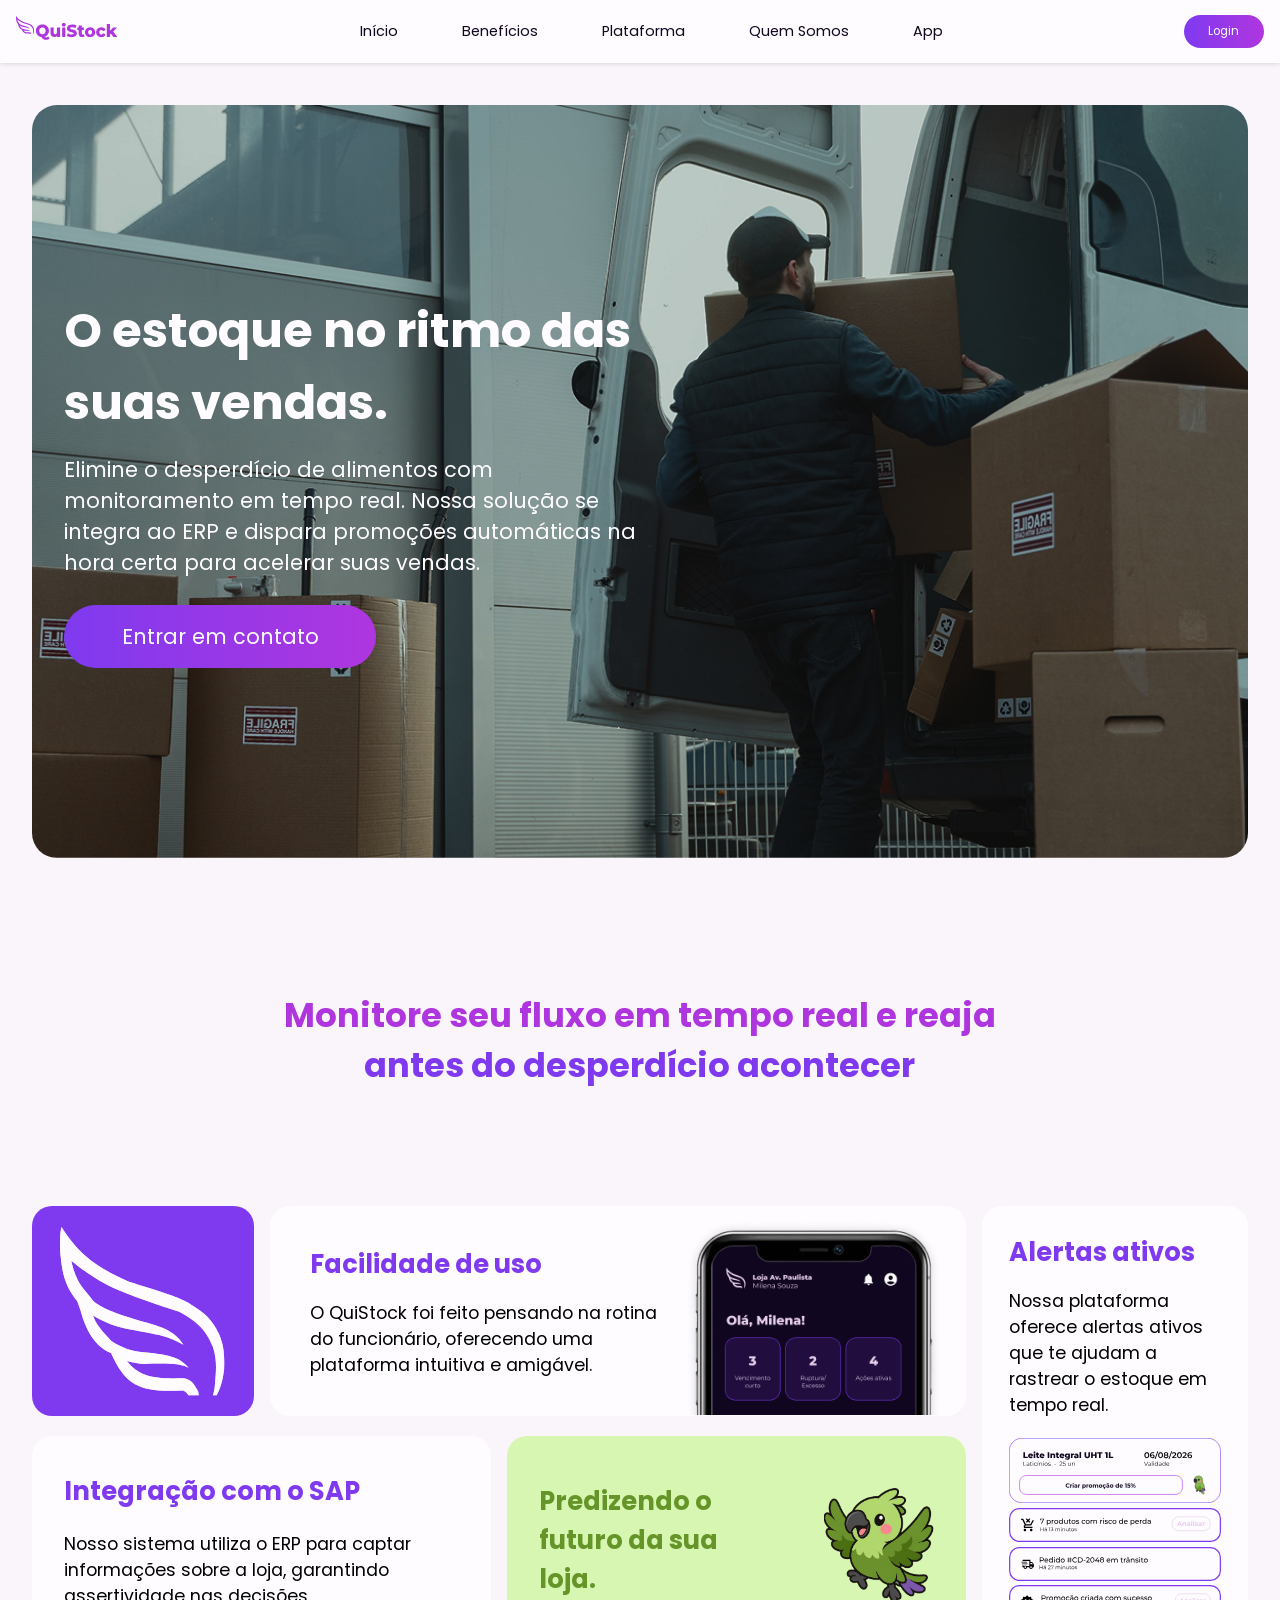
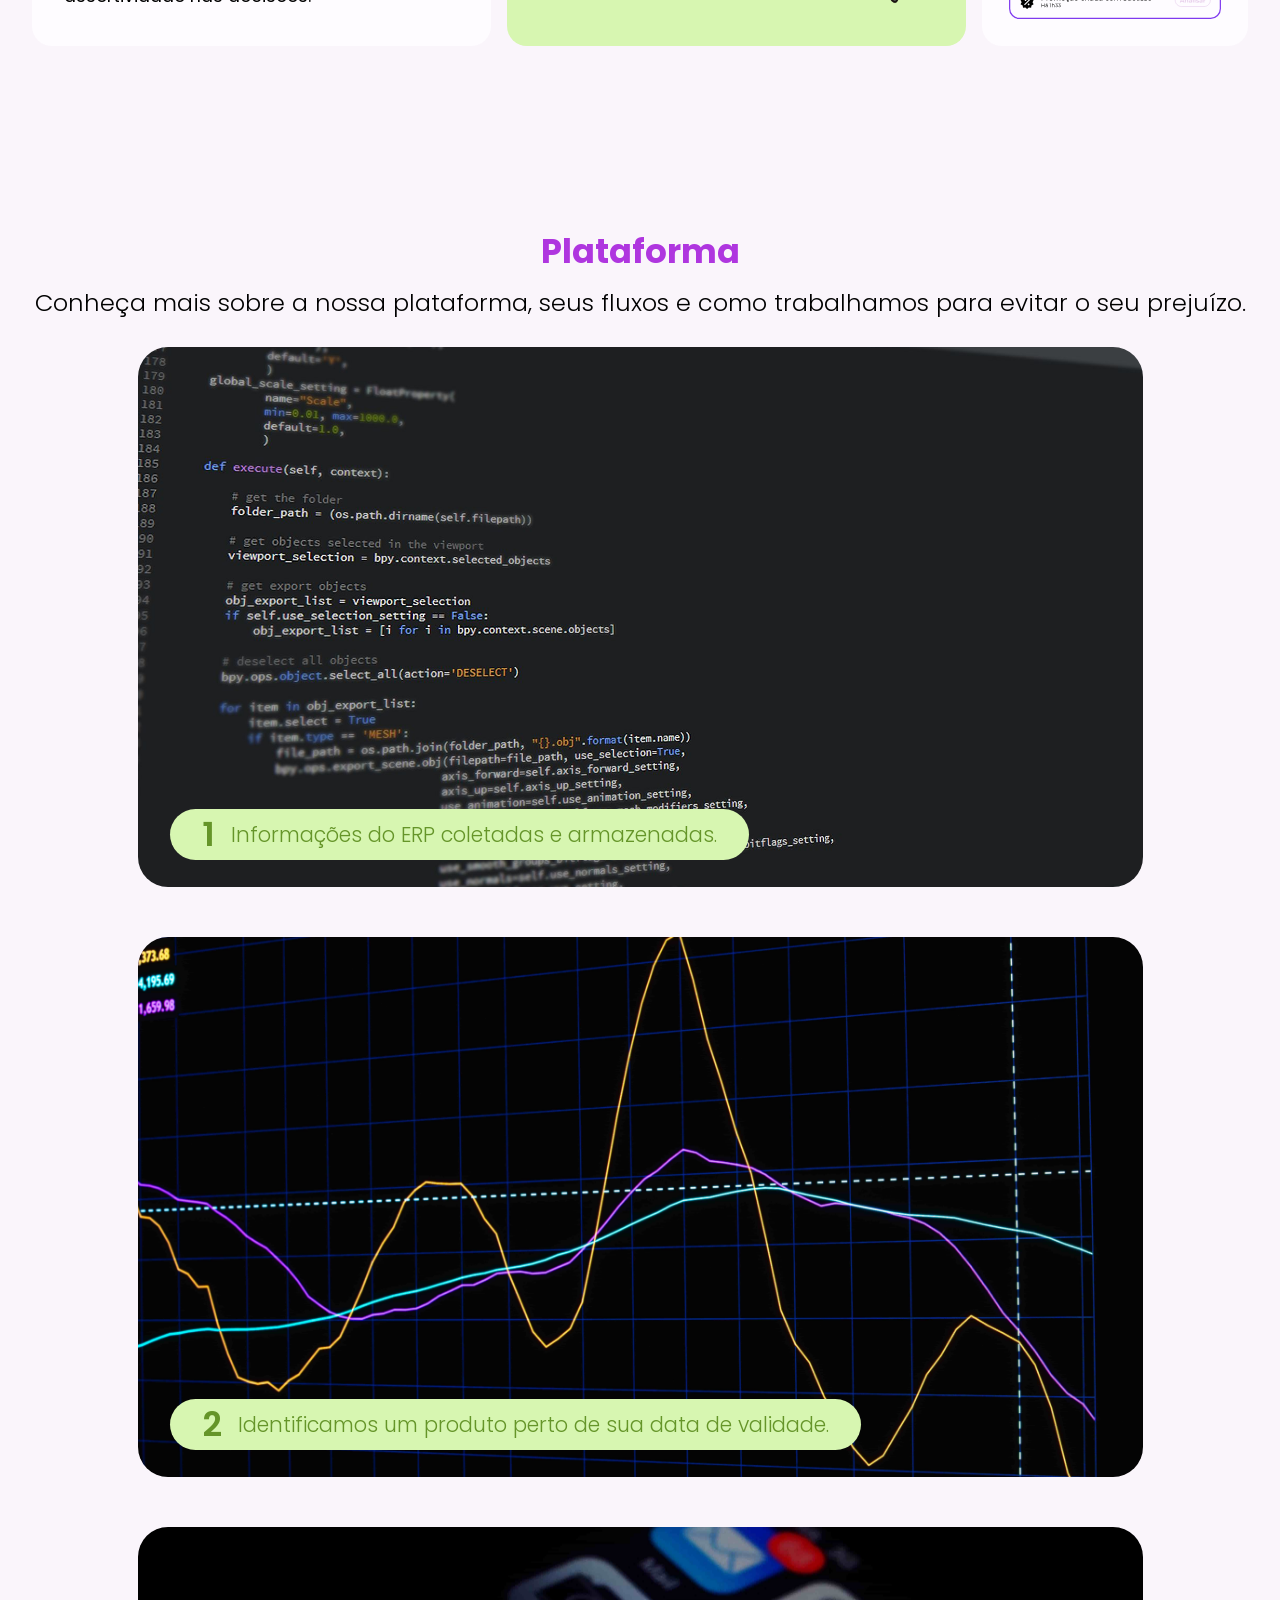
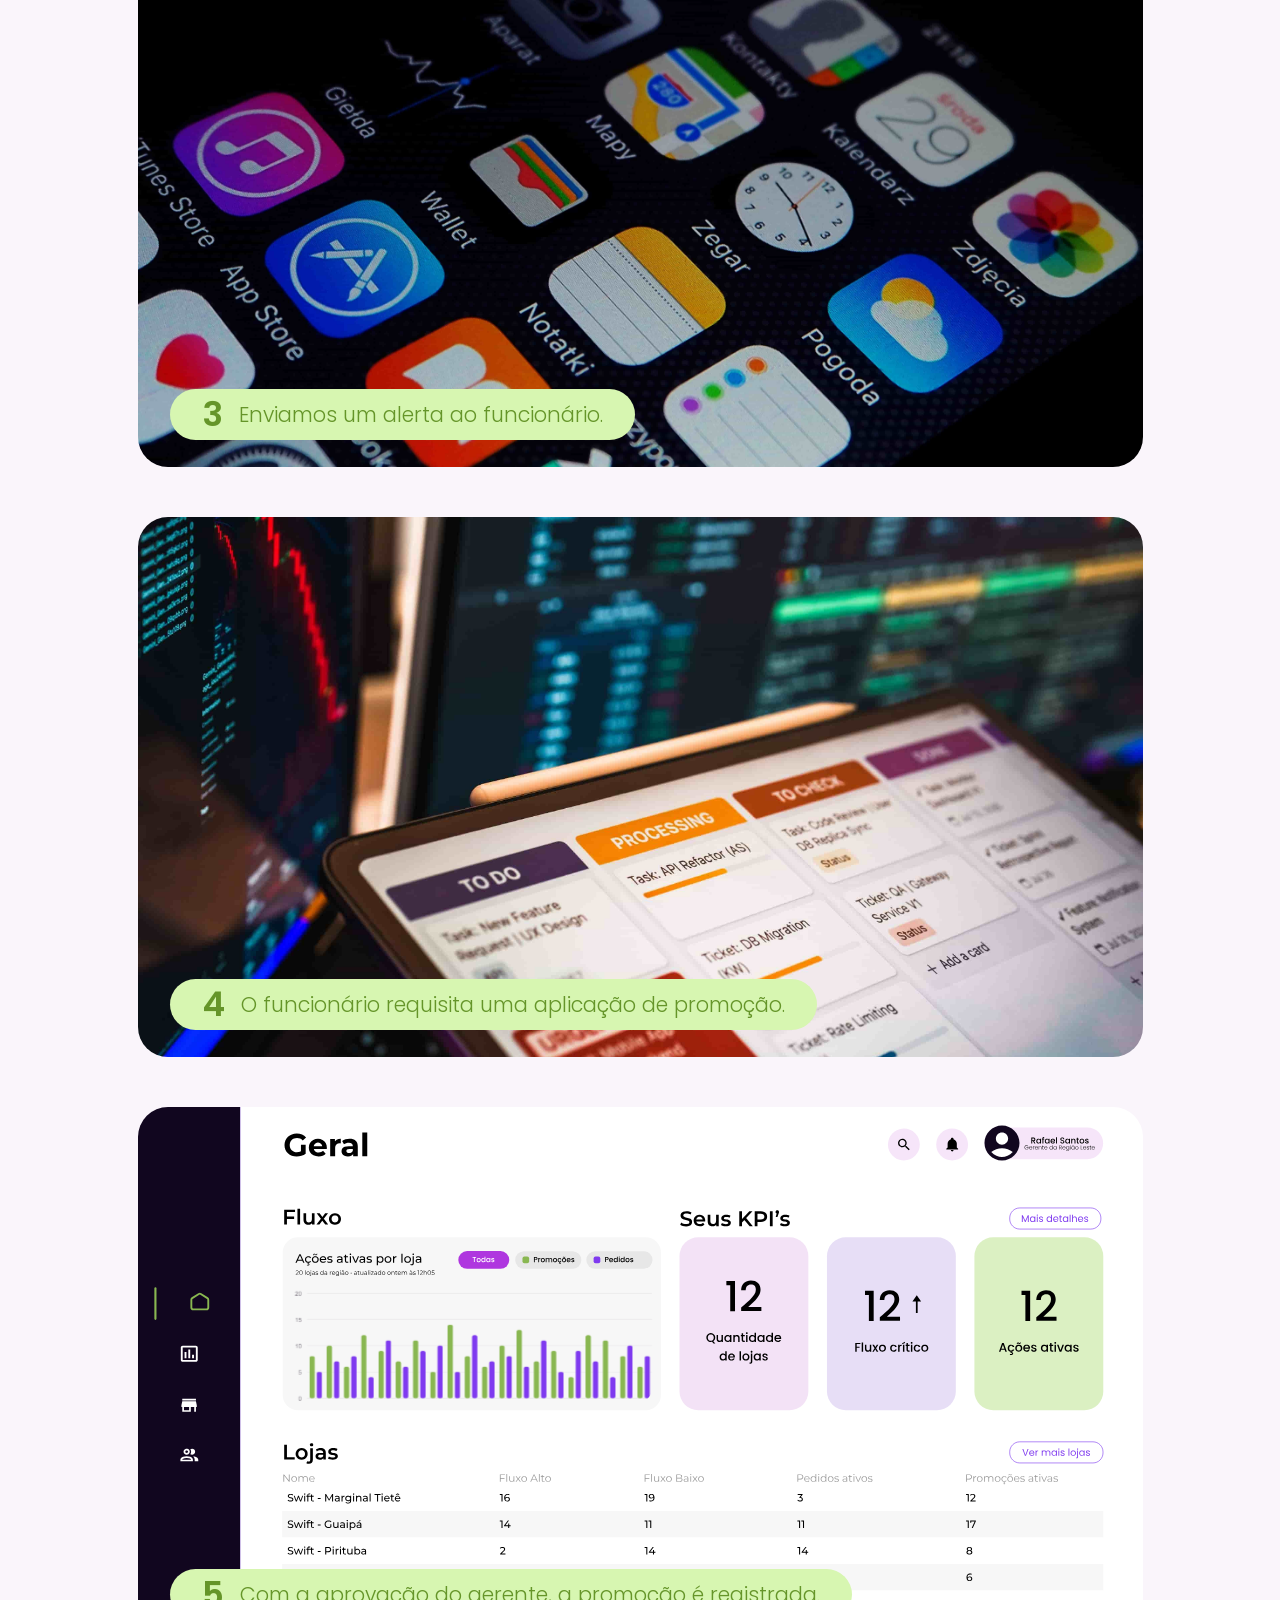
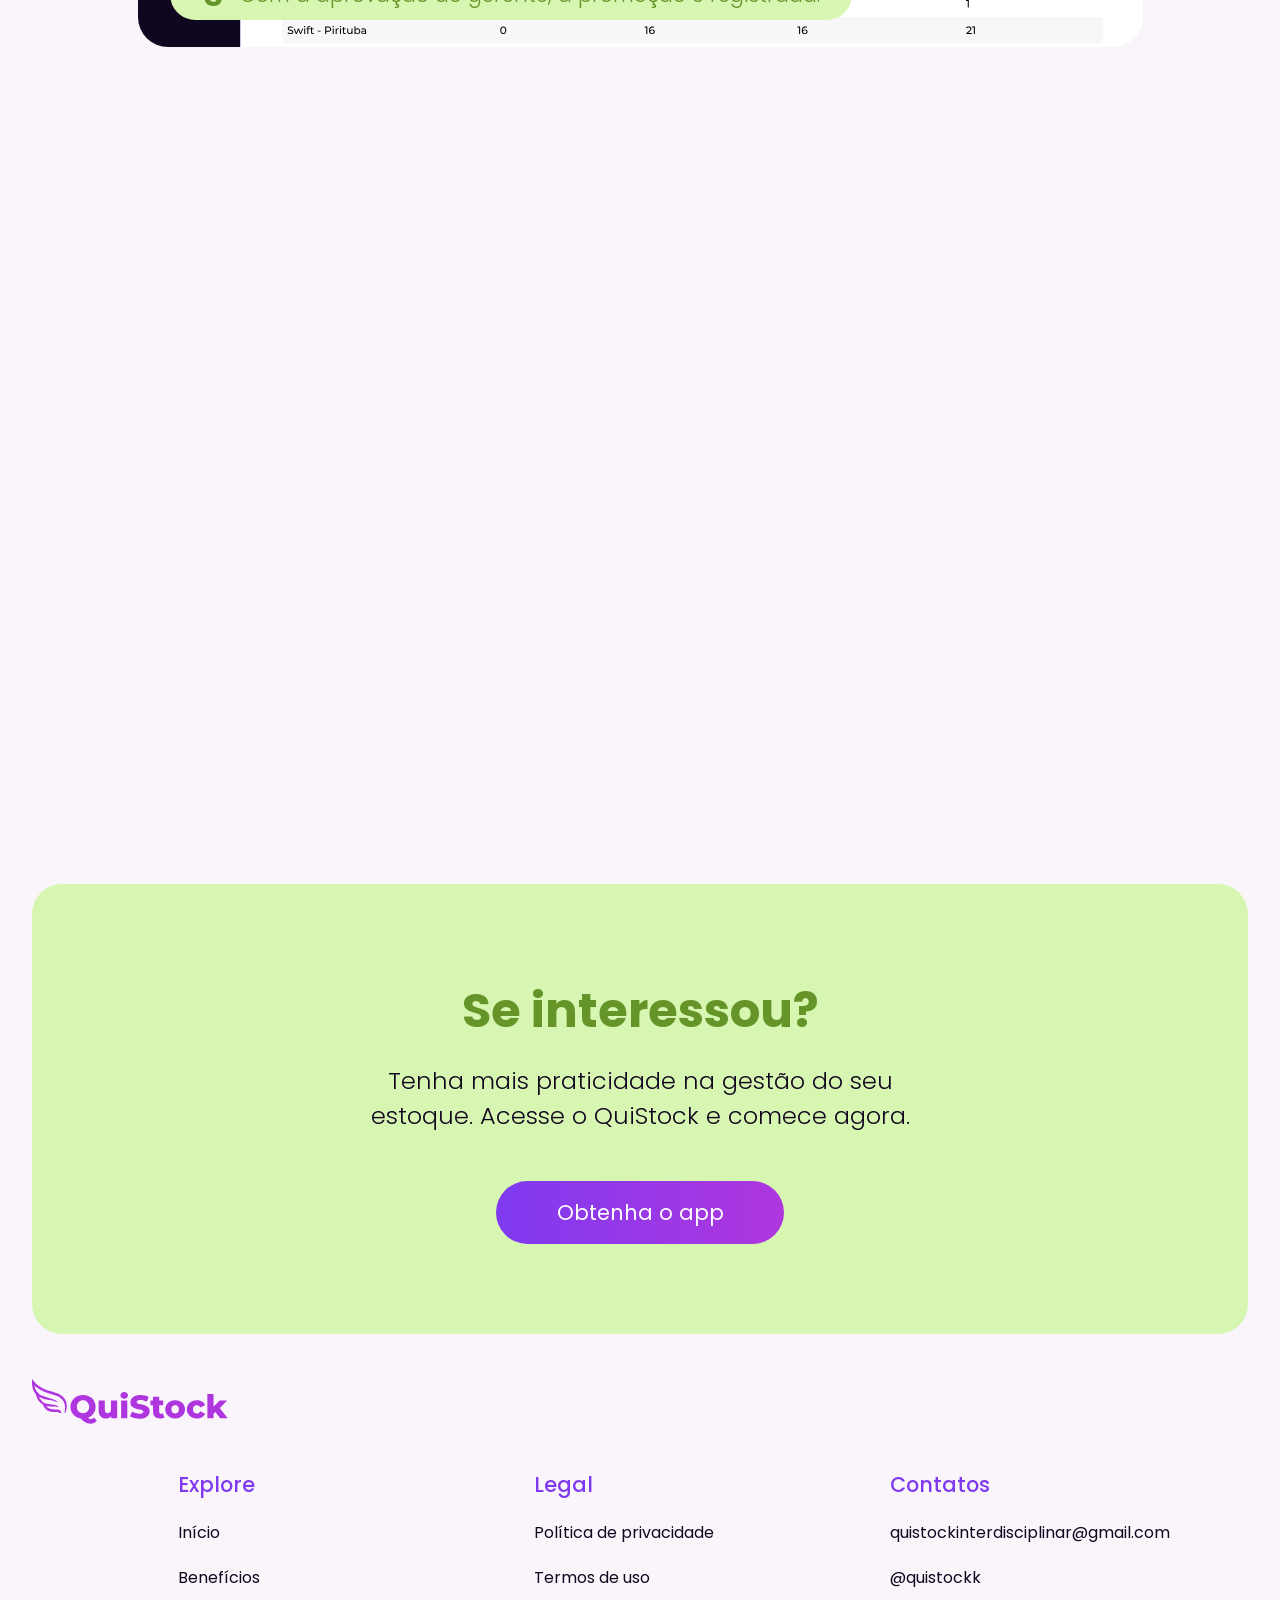
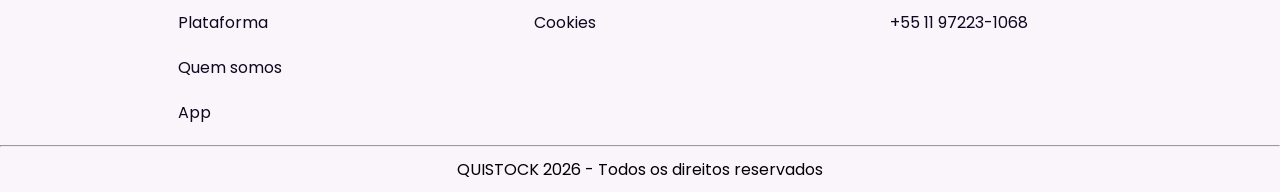
==== commit 40fdd0d8: "refactor: removing Contatos from the header (last commit, thank you for everything)" ====
--- a/src/main/webapp/index.html
+++ b/src/main/webapp/index.html
@@ -22,7 +22,6 @@
             <a href="#beneficios">Benefícios</a>
             <a href="#plataforma">Plataforma</a>
             <a href="#quem-somos">Quem Somos</a>
-            <a href="#contato">Contato</a>
             <a href="#contato">App</a>
         </nav>
 
